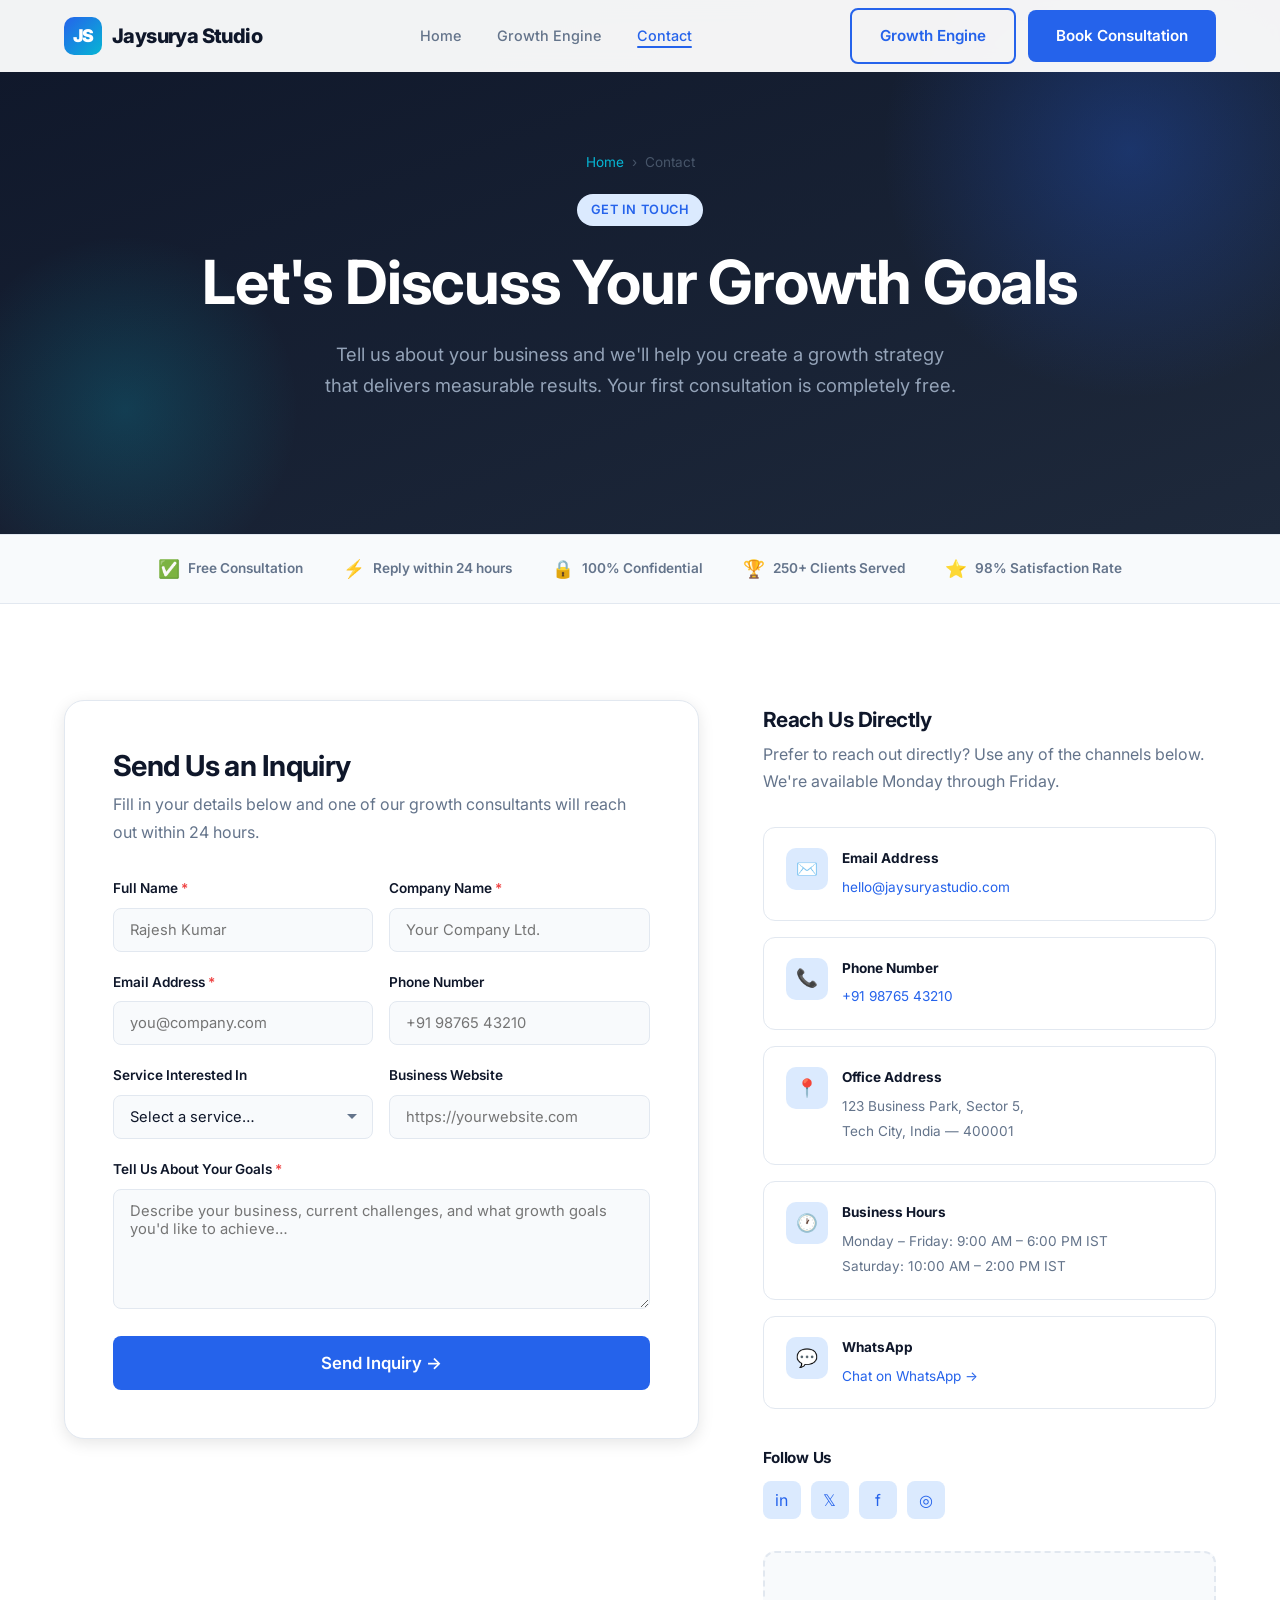
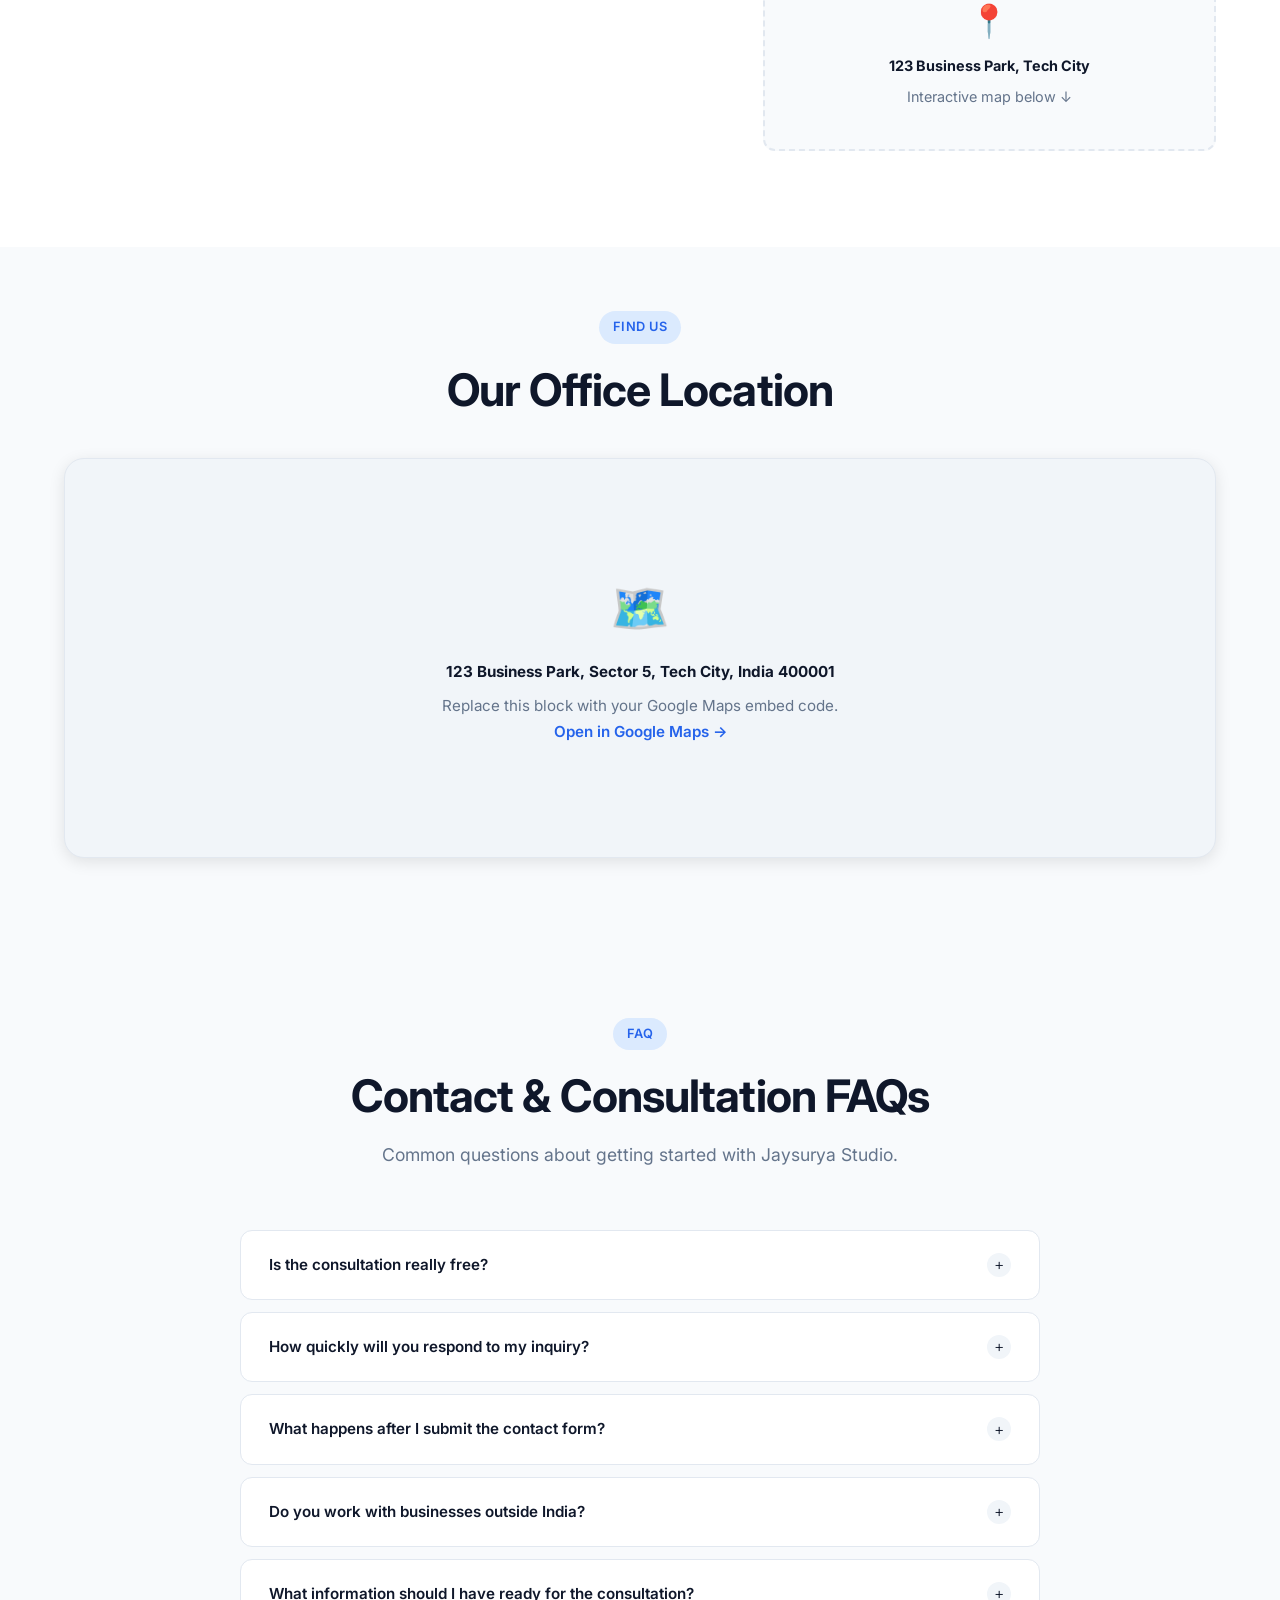
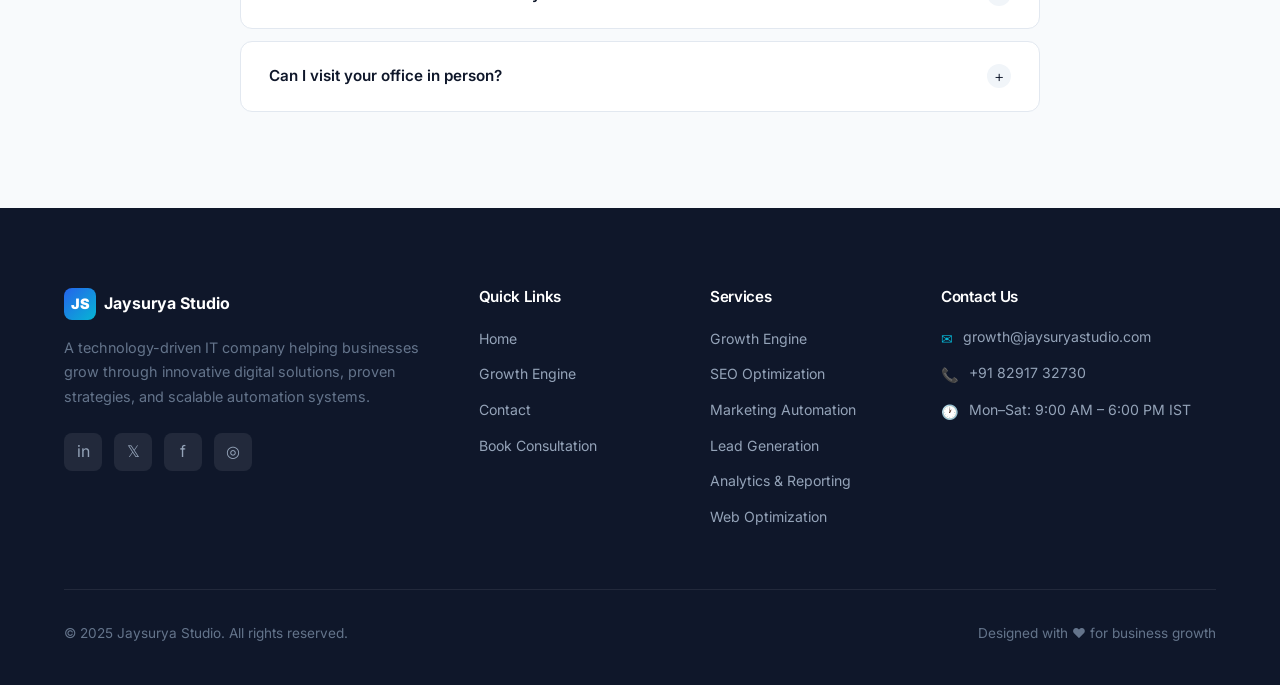
==== pages/contact.html @ 68ce3fe7 "Change contact phone number to new value Updated contact phone number in the footer." ====
<!DOCTYPE html>
<html lang="en">
<head>
  <meta charset="UTF-8" />
  <meta name="viewport" content="width=device-width, initial-scale=1.0" />
  <title>Contact Jaysurya Studio — Let's Discuss Your Growth Goals</title>
  <meta name="description" content="Contact Jaysurya Studio to discuss your business growth goals. Book a free consultation and let our team build a custom growth strategy for your business." />
  <meta name="keywords" content="contact Jaysurya Studio, free consultation, business growth strategy, digital marketing inquiry" />
  <meta property="og:title" content="Contact Jaysurya Studio — Let's Discuss Your Growth Goals" />
  <link rel="canonical" href="https://jaysuryastudio.com/contact" />
  <link rel="preconnect" href="https://fonts.googleapis.com" />
  <link rel="preconnect" href="https://fonts.gstatic.com" crossorigin />
  <link href="https://fonts.googleapis.com/css2?family=Inter:wght@400;500;600;700;800;900&display=swap" rel="stylesheet" />
  <link rel="stylesheet" href="../css/style.css" />
  <style>
    /* Contact page extra styles */
    .contact-section { padding: 96px 0; }
    .contact-section.bg-light { background: var(--bg-light); }

    .trust-strip {
      background: var(--bg-light); border-top: 1px solid var(--border);
      border-bottom: 1px solid var(--border); padding: 20px 0;
    }
    .trust-strip-inner {
      display: flex; justify-content: center; align-items: center;
      gap: 40px; flex-wrap: wrap;
    }
    .trust-item {
      display: flex; align-items: center; gap: 8px;
      font-size: 0.85rem; font-weight: 600; color: var(--text-muted);
    }
    .trust-item span:first-child { font-size: 1.1rem; }
  </style>
</head>
<body>

<!-- ===== NAVBAR ===== -->
<nav class="navbar" id="navbar">
  <div class="container nav-inner">
    <a href="../index.html" class="nav-logo">
      <div class="logo-icon">JS</div>
      Jaysurya Studio
    </a>
    <ul class="nav-links">
      <li><a href="../index.html">Home</a></li>
      <li><a href="growth-engine.html">Growth Engine</a></li>
      <li><a href="contact.html" class="active">Contact</a></li>
    </ul>
    <div class="nav-cta">
      <a href="growth-engine.html" class="btn btn-outline">Growth Engine</a>
      <a href="contact.html" class="btn btn-primary">Book Consultation</a>
    </div>
    <button class="hamburger" id="hamburger" aria-label="Toggle menu" aria-expanded="false">
      <span></span><span></span><span></span>
    </button>
  </div>
</nav>

<div class="mobile-menu" id="mobileMenu">
  <a href="../index.html">Home</a>
  <a href="growth-engine.html">Growth Engine</a>
  <a href="contact.html">Contact</a>
  <a href="contact.html" class="btn btn-primary">Book Free Consultation</a>
</div>

<!-- ===== PAGE HERO ===== -->
<section class="page-hero">
  <div class="container page-hero-inner">
    <div class="breadcrumb">
      <a href="../index.html">Home</a>
      <span>›</span>
      <span>Contact</span>
    </div>
    <div class="badge">Get in Touch</div>
    <h1>Let's Discuss Your Growth Goals</h1>
    <p>Tell us about your business and we'll help you create a growth strategy that delivers measurable results. Your first consultation is completely free.</p>
  </div>
</section>

<!-- ===== TRUST STRIP ===== -->
<div class="trust-strip">
  <div class="container trust-strip-inner">
    <div class="trust-item"><span>✅</span><span>Free Consultation</span></div>
    <div class="trust-item"><span>⚡</span><span>Reply within 24 hours</span></div>
    <div class="trust-item"><span>🔒</span><span>100% Confidential</span></div>
    <div class="trust-item"><span>🏆</span><span>250+ Clients Served</span></div>
    <div class="trust-item"><span>⭐</span><span>98% Satisfaction Rate</span></div>
  </div>
</div>

<!-- ===== CONTACT MAIN ===== -->
<section class="contact-section">
  <div class="container">
    <div class="contact-grid">

      <!-- Contact Form -->
      <div>
        <div class="contact-form-wrap">
          <h2>Send Us an Inquiry</h2>
          <p>Fill in your details below and one of our growth consultants will reach out within 24 hours.</p>

          <form id="contactForm" novalidate>
            <div class="form-row">
              <div class="form-group">
                <label for="fullName">Full Name <span style="color:#ef4444">*</span></label>
                <input type="text" id="fullName" name="fullName" placeholder="Rajesh Kumar" required autocomplete="name" />
              </div>
              <div class="form-group">
                <label for="companyName">Company Name <span style="color:#ef4444">*</span></label>
                <input type="text" id="companyName" name="companyName" placeholder="Your Company Ltd." required autocomplete="organization" />
              </div>
            </div>
            <div class="form-row">
              <div class="form-group">
                <label for="email">Email Address <span style="color:#ef4444">*</span></label>
                <input type="email" id="email" name="email" placeholder="you@company.com" required autocomplete="email" />
              </div>
              <div class="form-group">
                <label for="phone">Phone Number</label>
                <input type="tel" id="phone" name="phone" placeholder="+91 98765 43210" autocomplete="tel" />
              </div>
            </div>
            <div class="form-row">
              <div class="form-group">
                <label for="service">Service Interested In</label>
                <select id="service" name="service">
                  <option value="">Select a service…</option>
                  <option value="growth-engine">Growth Engine (Full Package)</option>
                  <option value="seo">SEO Optimization</option>
                  <option value="lead-gen">Lead Generation</option>
                  <option value="automation">Marketing Automation</option>
                  <option value="analytics">Analytics & Reporting</option>
                  <option value="web">Website Optimization</option>
                  <option value="consulting">Growth Consulting</option>
                  <option value="other">Other / Not Sure Yet</option>
                </select>
              </div>
              <div class="form-group">
                <label for="website">Business Website</label>
                <input type="url" id="website" name="website" placeholder="https://yourwebsite.com" autocomplete="url" />
              </div>
            </div>
            <div class="form-group">
              <label for="message">Tell Us About Your Goals <span style="color:#ef4444">*</span></label>
              <textarea id="message" name="message" rows="5" placeholder="Describe your business, current challenges, and what growth goals you'd like to achieve…" required></textarea>
            </div>
            <button type="submit" class="btn btn-primary btn-lg" style="width:100%;justify-content:center;">
              Send Inquiry →
            </button>
            <div id="formSuccess" class="form-success">
              ✅ Thank you! We've received your inquiry and will reach out within 24 hours.
            </div>
          </form>
        </div>
      </div>

      <!-- Contact Info Side -->
      <div class="contact-info-side">
        <h3>Reach Us Directly</h3>
        <p>Prefer to reach out directly? Use any of the channels below. We're available Monday through Friday.</p>

        <div class="contact-info-cards">
          <div class="ci-card">
            <div class="ci-card-icon">✉️</div>
            <div class="ci-card-text">
              <strong>Email Address</strong>
              <a href="mailto:hello@jaysuryastudio.com">hello@jaysuryastudio.com</a>
            </div>
          </div>
          <div class="ci-card">
            <div class="ci-card-icon">📞</div>
            <div class="ci-card-text">
              <strong>Phone Number</strong>
              <a href="tel:+919876543210">+91 98765 43210</a>
            </div>
          </div>
          <div class="ci-card">
            <div class="ci-card-icon">📍</div>
            <div class="ci-card-text">
              <strong>Office Address</strong>
              <span>123 Business Park, Sector 5,<br>Tech City, India — 400001</span>
            </div>
          </div>
          <div class="ci-card">
            <div class="ci-card-icon">🕐</div>
            <div class="ci-card-text">
              <strong>Business Hours</strong>
              <span>Monday – Friday: 9:00 AM – 6:00 PM IST<br>Saturday: 10:00 AM – 2:00 PM IST</span>
            </div>
          </div>
          <div class="ci-card">
            <div class="ci-card-icon">💬</div>
            <div class="ci-card-text">
              <strong>WhatsApp</strong>
              <a href="https://wa.me/919876543210" target="_blank" rel="noopener">Chat on WhatsApp →</a>
            </div>
          </div>
        </div>

        <!-- Social Links -->
        <div style="margin-bottom:32px;">
          <h4 style="color:var(--secondary);font-size:.95rem;margin-bottom:14px;">Follow Us</h4>
          <div style="display:flex;gap:10px;">
            <a href="#" class="social-btn" aria-label="LinkedIn" style="background:var(--primary-light);color:var(--primary);">in</a>
            <a href="#" class="social-btn" aria-label="Twitter" style="background:var(--primary-light);color:var(--primary);">𝕏</a>
            <a href="#" class="social-btn" aria-label="Facebook" style="background:var(--primary-light);color:var(--primary);">f</a>
            <a href="#" class="social-btn" aria-label="Instagram" style="background:var(--primary-light);color:var(--primary);">◎</a>
          </div>
        </div>

        <!-- Mini Map Placeholder -->
        <div class="map-placeholder">
          <div class="map-icon">📍</div>
          <strong style="color:var(--secondary)">123 Business Park, Tech City</strong>
          <span>Interactive map below ↓</span>
        </div>
      </div>

    </div>
  </div>
</section>

<!-- ===== MAP SECTION ===== -->
<section class="map-section section-sm">
  <div class="container">
    <div class="section-header fade-in" style="margin-bottom:40px;">
      <div class="badge">Find Us</div>
      <h2>Our Office Location</h2>
    </div>
    <div class="map-embed fade-in">
      <!--
        REPLACE THIS BLOCK with a real Google Maps embed:
        1. Go to maps.google.com
        2. Search your address
        3. Click Share → Embed a map
        4. Copy the <iframe> code and paste it here
        The iframe should have width="100%" height="400" and style="border:0"
      -->
      <div class="big-icon">🗺️</div>
      <p style="color:var(--text-muted);font-size:.95rem;text-align:center;max-width:400px;">
        <strong style="color:var(--secondary);display:block;margin-bottom:8px;">123 Business Park, Sector 5, Tech City, India 400001</strong>
        Replace this block with your Google Maps embed code.<br>
        <a href="https://maps.google.com" target="_blank" rel="noopener" style="color:var(--primary);font-weight:600;">Open in Google Maps →</a>
      </p>
    </div>
  </div>
</section>

<!-- ===== CONTACT FAQ ===== -->
<section class="section process-bg">
  <div class="container">
    <div class="section-header fade-in">
      <div class="badge">FAQ</div>
      <h2>Contact & Consultation FAQs</h2>
      <p>Common questions about getting started with Jaysurya Studio.</p>
    </div>
    <div class="faq-list">
      <div class="faq-item">
        <div class="faq-question" role="button" tabindex="0">
          Is the consultation really free?
          <span class="faq-icon">+</span>
        </div>
        <div class="faq-answer">
          Yes, completely free. Our initial growth consultation is a no-obligation session where we audit your current digital presence, discuss your goals, and outline a strategy. There's no pressure or hard sell — just actionable insights you can use immediately.
        </div>
      </div>
      <div class="faq-item">
        <div class="faq-question" role="button" tabindex="0">
          How quickly will you respond to my inquiry?
          <span class="faq-icon">+</span>
        </div>
        <div class="faq-answer">
          We respond to all inquiries within 24 business hours. For urgent matters, you can reach us directly by phone or WhatsApp and we'll respond even faster.
        </div>
      </div>
      <div class="faq-item">
        <div class="faq-question" role="button" tabindex="0">
          What happens after I submit the contact form?
          <span class="faq-icon">+</span>
        </div>
        <div class="faq-answer">
          After submitting, you'll receive an email confirmation. One of our senior growth consultants will reach out within 24 hours to schedule a discovery call. On that call, we'll learn about your business, share an initial audit, and discuss how Growth Engine could work for you.
        </div>
      </div>
      <div class="faq-item">
        <div class="faq-question" role="button" tabindex="0">
          Do you work with businesses outside India?
          <span class="faq-icon">+</span>
        </div>
        <div class="faq-answer">
          Yes, we work with clients across India, the UAE, UK, and other markets. Our team is fully equipped for remote collaboration. All strategy sessions, reporting, and communication happen online, making it easy to work with us from anywhere.
        </div>
      </div>
      <div class="faq-item">
        <div class="faq-question" role="button" tabindex="0">
          What information should I have ready for the consultation?
          <span class="faq-icon">+</span>
        </div>
        <div class="faq-answer">
          Come prepared with your business goals, current marketing budget (rough range is fine), your website URL, and any specific challenges you're facing. It also helps to know your target customer profile. But don't worry — we'll guide you through everything during the call.
        </div>
      </div>
      <div class="faq-item">
        <div class="faq-question" role="button" tabindex="0">
          Can I visit your office in person?
          <span class="faq-icon">+</span>
        </div>
        <div class="faq-answer">
          Absolutely. We welcome in-person meetings at our office Monday to Friday between 9:00 AM and 6:00 PM IST. Please schedule an appointment in advance by calling us or emailing hello@jaysuryastudio.com so we can ensure the right team members are available.
        </div>
      </div>
    </div>
  </div>
</section>

<!-- ===== FOOTER ===== -->
<footer class="footer">
  <div class="container">
    <div class="footer-grid">
      <div class="footer-brand">
        <div class="footer-logo">
          <div class="logo-icon">JS</div>
          <span>Jaysurya Studio</span>
        </div>
        <p>A technology-driven IT company helping businesses grow through innovative digital solutions, proven strategies, and scalable automation systems.</p>
        <div class="footer-social">
          <a href="#" class="social-btn" aria-label="LinkedIn">in</a>
          <a href="#" class="social-btn" aria-label="Twitter">𝕏</a>
          <a href="#" class="social-btn" aria-label="Facebook">f</a>
          <a href="#" class="social-btn" aria-label="Instagram">◎</a>
        </div>
      </div>
      <div class="footer-col">
        <h4>Quick Links</h4>
        <ul>
          <li><a href="../index.html">Home</a></li>
          <li><a href="growth-engine.html">Growth Engine</a></li>
          <li><a href="contact.html">Contact</a></li>
          <li><a href="contact.html">Book Consultation</a></li>
        </ul>
      </div>
      <div class="footer-col">
        <h4>Services</h4>
        <ul>
          <li><a href="growth-engine.html">Growth Engine</a></li>
          <li><a href="growth-engine.html">SEO Optimization</a></li>
          <li><a href="growth-engine.html">Marketing Automation</a></li>
          <li><a href="growth-engine.html">Lead Generation</a></li>
          <li><a href="growth-engine.html">Analytics & Reporting</a></li>
          <li><a href="growth-engine.html">Web Optimization</a></li>
        </ul>
      </div>
      <div class="footer-col">
        <h4>Contact Us</h4>
        <div class="footer-contact-item">
          <span class="ci-icon">✉</span>
          <span>growth@jaysuryastudio.com</span>
        </div>
        <div class="footer-contact-item">
          <span class="ci-icon">📞</span>
          <span>+91 82917 32730</span>
        </div>
        <!---
        <div class="footer-contact-item">
          <span class="ci-icon">📍</span>
          <span>123 Business Park, Tech City, India 400001</span>
        </div>
        --->
        <div class="footer-contact-item">
          <span class="ci-icon">🕐</span>
          <span>Mon–Sat: 9:00 AM – 6:00 PM IST</span>
        </div>
      </div>
    </div>
    <div class="footer-bottom">
      <p>© 2025 Jaysurya Studio. All rights reserved.</p>
      <p>Designed with ❤️ for business growth</p>
    </div>
  </div>
</footer>

<script src="../js/main.js"></script>
</body>
</html>
---- css/style.css ----
/* ===== RESET & BASE ===== */
*, *::before, *::after { box-sizing: border-box; margin: 0; padding: 0; }

:root {
  --primary: #2563EB;
  --primary-dark: #1d4ed8;
  --primary-light: #dbeafe;
  --secondary: #0F172A;
  --accent: #06B6D4;
  --accent-light: #cffafe;
  --bg: #FFFFFF;
  --bg-light: #F8FAFC;
  --bg-dark: #F1F5F9;
  --text: #0F172A;
  --text-muted: #64748B;
  --text-light: #94A3B8;
  --border: #E2E8F0;
  --shadow-sm: 0 1px 3px rgba(0,0,0,.08), 0 1px 2px rgba(0,0,0,.06);
  --shadow: 0 4px 16px rgba(0,0,0,.10);
  --shadow-lg: 0 10px 40px rgba(0,0,0,.14);
  --radius: 12px;
  --radius-lg: 20px;
  --transition: 0.25s ease;
}

html { scroll-behavior: smooth; }

body {
  font-family: 'Inter', -apple-system, BlinkMacSystemFont, 'Segoe UI', sans-serif;
  color: var(--text);
  background: var(--bg);
  line-height: 1.6;
  font-size: 16px;
  overflow-x: hidden;
}

img { max-width: 100%; display: block; }
a { text-decoration: none; color: inherit; }
ul { list-style: none; }
button { cursor: pointer; font-family: inherit; border: none; outline: none; }
input, textarea, select { font-family: inherit; outline: none; }

/* ===== TYPOGRAPHY ===== */
h1, h2, h3, h4, h5 { font-weight: 700; line-height: 1.2; letter-spacing: -0.02em; }
h1 { font-size: clamp(2.2rem, 5vw, 3.8rem); }
h2 { font-size: clamp(1.8rem, 3.5vw, 2.8rem); }
h3 { font-size: clamp(1.2rem, 2vw, 1.5rem); }
h4 { font-size: 1.1rem; }
p { color: var(--text-muted); line-height: 1.7; }

/* ===== LAYOUT ===== */
.container { max-width: 1200px; margin: 0 auto; padding: 0 24px; }
.section { padding: 96px 0; }
.section-sm { padding: 64px 0; }
.section-header { text-align: center; max-width: 680px; margin: 0 auto 60px; }
.section-header p { font-size: 1.1rem; margin-top: 16px; }

/* ===== BADGE ===== */
.badge {
  display: inline-flex; align-items: center; gap: 6px;
  background: var(--primary-light); color: var(--primary);
  font-size: 0.8rem; font-weight: 600; letter-spacing: 0.04em;
  padding: 6px 14px; border-radius: 100px; margin-bottom: 20px;
  text-transform: uppercase;
}
.badge.accent { background: var(--accent-light); color: #0e7490; }

/* ===== BUTTONS ===== */
.btn {
  display: inline-flex; align-items: center; gap: 8px;
  padding: 14px 28px; border-radius: 8px;
  font-size: 0.95rem; font-weight: 600; transition: all var(--transition);
  white-space: nowrap;
}
.btn-primary {
  background: var(--primary); color: #fff;
}
.btn-primary:hover { background: var(--primary-dark); transform: translateY(-1px); box-shadow: 0 8px 24px rgba(37,99,235,.35); }
.btn-outline {
  background: transparent; color: var(--primary);
  border: 2px solid var(--primary);
}
.btn-outline:hover { background: var(--primary-light); transform: translateY(-1px); }
.btn-white {
  background: #fff; color: var(--primary);
}
.btn-white:hover { background: var(--primary-light); transform: translateY(-1px); }
.btn-accent {
  background: var(--accent); color: #fff;
}
.btn-accent:hover { background: #0891b2; transform: translateY(-1px); box-shadow: 0 8px 24px rgba(6,182,212,.35); }
.btn-lg { padding: 17px 36px; font-size: 1.05rem; }

/* ===== NAVBAR ===== */
.navbar {
  position: fixed; top: 0; left: 0; right: 0; z-index: 1000;
  background: rgba(255,255,255,0.95);
  backdrop-filter: blur(12px);
  border-bottom: 1px solid transparent;
  transition: all var(--transition);
  height: 72px;
}
.navbar.scrolled {
  border-bottom-color: var(--border);
  box-shadow: var(--shadow-sm);
}
.nav-inner {
  display: flex; align-items: center; justify-content: space-between;
  height: 72px;
}
.nav-logo {
  display: flex; align-items: center; gap: 10px;
  font-size: 1.25rem; font-weight: 800; color: var(--secondary);
  letter-spacing: -0.03em;
}
.nav-logo .logo-icon {
  width: 38px; height: 38px; border-radius: 10px;
  background: linear-gradient(135deg, var(--primary), var(--accent));
  display: flex; align-items: center; justify-content: center;
  color: #fff; font-size: 1.1rem; font-weight: 900;
}
.nav-links {
  display: flex; align-items: center; gap: 36px;
}
.nav-links a {
  font-size: 0.9rem; font-weight: 500; color: var(--text-muted);
  transition: color var(--transition); position: relative;
}
.nav-links a:hover, .nav-links a.active { color: var(--primary); }
.nav-links a.active::after {
  content: ''; position: absolute; bottom: -4px; left: 0; right: 0;
  height: 2px; background: var(--primary); border-radius: 2px;
}
.nav-cta { display: flex; align-items: center; gap: 12px; }
.hamburger {
  display: none; flex-direction: column; gap: 5px;
  background: none; padding: 4px;
}
.hamburger span { width: 24px; height: 2px; background: var(--text); border-radius: 2px; transition: all var(--transition); }
.mobile-menu {
  display: none; position: fixed; top: 72px; left: 0; right: 0; bottom: 0;
  background: #fff; z-index: 999; padding: 32px 24px;
  flex-direction: column; gap: 8px;
  overflow-y: auto;
}
.mobile-menu.open { display: flex; }
.mobile-menu a {
  font-size: 1.1rem; font-weight: 500; color: var(--text);
  padding: 14px 0; border-bottom: 1px solid var(--border);
  transition: color var(--transition);
}
.mobile-menu a:hover { color: var(--primary); }
.mobile-menu .btn { margin-top: 16px; justify-content: center; }

/* ===== HERO ===== */
.hero {
  padding-top: 152px; padding-bottom: 96px;
  background: linear-gradient(160deg, #f0f6ff 0%, #ffffff 50%, #f0fdff 100%);
  overflow: hidden; position: relative;
}
.hero::before {
  content: '';
  position: absolute; top: -200px; right: -200px;
  width: 700px; height: 700px;
  background: radial-gradient(circle, rgba(37,99,235,.08) 0%, transparent 70%);
  border-radius: 50%;
}
.hero::after {
  content: '';
  position: absolute; bottom: -100px; left: -100px;
  width: 500px; height: 500px;
  background: radial-gradient(circle, rgba(6,182,212,.07) 0%, transparent 70%);
  border-radius: 50%;
}
.hero-inner {
  display: grid; grid-template-columns: 1fr 1fr;
  gap: 64px; align-items: center; position: relative; z-index: 1;
}
.hero-content h1 { color: var(--secondary); margin-bottom: 20px; }
.hero-content h1 span { color: var(--primary); }
.hero-content > p { font-size: 1.15rem; margin-bottom: 36px; max-width: 520px; }
.hero-btns { display: flex; gap: 14px; flex-wrap: wrap; margin-bottom: 48px; }
.hero-stats {
  display: flex; gap: 32px; flex-wrap: wrap;
}
.hero-stat strong { display: block; font-size: 1.8rem; font-weight: 800; color: var(--secondary); letter-spacing: -0.03em; }
.hero-stat span { font-size: 0.85rem; color: var(--text-muted); font-weight: 500; }

/* Hero Illustration */
.hero-visual { position: relative; }
.hero-card-main {
  background: #fff; border-radius: var(--radius-lg);
  padding: 28px; box-shadow: var(--shadow-lg);
  border: 1px solid var(--border);
}
.chart-header { display: flex; justify-content: space-between; align-items: center; margin-bottom: 20px; }
.chart-header h4 { font-size: 1rem; color: var(--secondary); }
.chart-badge { background: #dcfce7; color: #16a34a; font-size: 0.78rem; font-weight: 600; padding: 4px 10px; border-radius: 100px; }
.chart-bars {
  display: flex; align-items: flex-end; gap: 10px; height: 120px; margin-bottom: 12px;
}
.bar {
  flex: 1; border-radius: 6px 6px 0 0;
  background: linear-gradient(180deg, var(--primary), var(--accent));
  animation: growBar 1.2s ease forwards;
  transform-origin: bottom;
}
.bar.accent-bar { background: linear-gradient(180deg, var(--accent), #0891b2); }
@keyframes growBar { from { transform: scaleY(0); } to { transform: scaleY(1); } }
.chart-labels { display: flex; gap: 10px; }
.chart-labels span { flex: 1; text-align: center; font-size: 0.7rem; color: var(--text-light); }

.floating-card {
  position: absolute; background: #fff; border-radius: var(--radius);
  padding: 14px 18px; box-shadow: var(--shadow);
  border: 1px solid var(--border); animation: float 3s ease-in-out infinite;
}
.floating-card:nth-child(2) { animation-delay: 0.5s; }
.floating-card:nth-child(3) { animation-delay: 1s; }
.fc-1 { top: -20px; right: -20px; }
.fc-2 { bottom: 40px; left: -30px; }
.fc-3 { bottom: -20px; right: 30px; }
@keyframes float {
  0%, 100% { transform: translateY(0); }
  50% { transform: translateY(-8px); }
}
.fc-inner { display: flex; align-items: center; gap: 10px; }
.fc-icon {
  width: 36px; height: 36px; border-radius: 8px;
  display: flex; align-items: center; justify-content: center; font-size: 1.1rem; flex-shrink: 0;
}
.fc-icon.blue { background: var(--primary-light); }
.fc-icon.green { background: #dcfce7; }
.fc-icon.purple { background: #f3e8ff; }
.fc-text strong { display: block; font-size: 0.85rem; font-weight: 700; color: var(--secondary); }
.fc-text span { font-size: 0.72rem; color: var(--text-muted); }

/* ===== ABOUT ===== */
.about-inner {
  display: grid; grid-template-columns: 1fr 1fr;
  gap: 80px; align-items: center;
}
.about-text .badge { margin-bottom: 16px; }
.about-text h2 { margin-bottom: 20px; color: var(--secondary); }
.about-text > p { margin-bottom: 32px; font-size: 1.05rem; }
.values-grid {
  display: grid; grid-template-columns: 1fr 1fr; gap: 12px;
}
.value-item {
  display: flex; align-items: center; gap: 10px;
  background: var(--bg-light); border-radius: 10px; padding: 12px 16px;
  border: 1px solid var(--border);
}
.value-dot { width: 8px; height: 8px; border-radius: 50%; background: var(--primary); flex-shrink: 0; }
.value-item span { font-size: 0.88rem; font-weight: 600; color: var(--secondary); }

.about-visual {
  display: grid; grid-template-columns: 1fr 1fr; gap: 16px;
}
.about-stat-card {
  background: #fff; border-radius: var(--radius);
  padding: 28px 24px; border: 1px solid var(--border);
  box-shadow: var(--shadow-sm); text-align: center;
  transition: transform var(--transition), box-shadow var(--transition);
}
.about-stat-card:hover { transform: translateY(-4px); box-shadow: var(--shadow); }
.about-stat-card.featured {
  background: linear-gradient(135deg, var(--primary), var(--primary-dark));
  border-color: var(--primary-dark); color: #fff;
}
.about-stat-card.featured p { color: rgba(255,255,255,0.8); }
.about-stat-card strong { display: block; font-size: 2rem; font-weight: 800; color: var(--secondary); letter-spacing: -0.03em; margin-bottom: 4px; }
.about-stat-card.featured strong { color: #fff; }
.about-stat-card p { font-size: 0.85rem; }
.about-stat-card .stat-icon { font-size: 2rem; margin-bottom: 12px; }

/* ===== WHY CHOOSE US ===== */
.why-grid {
  display: grid; grid-template-columns: repeat(3, 1fr); gap: 24px;
}
.why-card {
  background: #fff; border-radius: var(--radius);
  padding: 32px 28px; border: 1px solid var(--border);
  transition: all var(--transition); position: relative; overflow: hidden;
}
.why-card::before {
  content: ''; position: absolute; top: 0; left: 0; right: 0; height: 3px;
  background: linear-gradient(90deg, var(--primary), var(--accent));
  transform: scaleX(0); transform-origin: left; transition: transform var(--transition);
}
.why-card:hover { transform: translateY(-6px); box-shadow: var(--shadow-lg); border-color: transparent; }
.why-card:hover::before { transform: scaleX(1); }
.why-icon {
  width: 52px; height: 52px; border-radius: 12px;
  background: var(--primary-light); display: flex; align-items: center;
  justify-content: center; font-size: 1.5rem; margin-bottom: 20px;
  transition: background var(--transition);
}
.why-card:hover .why-icon { background: var(--primary); }
.why-card h3 { font-size: 1.1rem; margin-bottom: 10px; color: var(--secondary); }
.why-card p { font-size: 0.9rem; }

/* ===== FEATURED SERVICE ===== */
.featured-service {
  background: var(--secondary); color: #fff; overflow: hidden; position: relative;
}
.featured-service::before {
  content: ''; position: absolute;
  top: -200px; right: -200px; width: 600px; height: 600px;
  background: radial-gradient(circle, rgba(37,99,235,.3) 0%, transparent 70%);
  border-radius: 50%;
}
.featured-service::after {
  content: ''; position: absolute;
  bottom: -100px; left: 200px; width: 400px; height: 400px;
  background: radial-gradient(circle, rgba(6,182,212,.2) 0%, transparent 70%);
  border-radius: 50%;
}
.fs-inner {
  display: grid; grid-template-columns: 1fr 1fr;
  gap: 80px; align-items: center; position: relative; z-index: 1;
}
.fs-content .badge { background: rgba(37,99,235,.25); color: #93c5fd; }
.fs-content h2 { color: #fff; margin-bottom: 20px; }
.fs-content > p { color: #94a3b8; font-size: 1.05rem; margin-bottom: 32px; }
.fs-features { display: flex; flex-direction: column; gap: 14px; margin-bottom: 36px; }
.fs-feature {
  display: flex; align-items: center; gap: 12px;
  color: #cbd5e1; font-size: 0.9rem;
}
.fs-feature::before {
  content: '✓'; width: 20px; height: 20px; border-radius: 50%;
  background: rgba(6,182,212,.2); color: var(--accent);
  display: flex; align-items: center; justify-content: center;
  font-size: 0.75rem; font-weight: 700; flex-shrink: 0;
}

.fs-visual {
  background: rgba(255,255,255,.05); border-radius: var(--radius-lg);
  padding: 32px; border: 1px solid rgba(255,255,255,.1);
}
.fs-metrics { display: grid; grid-template-columns: 1fr 1fr; gap: 16px; }
.metric-card {
  background: rgba(255,255,255,.07); border-radius: var(--radius);
  padding: 20px; border: 1px solid rgba(255,255,255,.08);
  text-align: center;
}
.metric-card .m-icon { font-size: 1.8rem; margin-bottom: 10px; }
.metric-card strong { display: block; font-size: 1.6rem; font-weight: 800; color: #fff; letter-spacing: -0.02em; }
.metric-card span { font-size: 0.8rem; color: #94a3b8; }

/* ===== PROCESS ===== */
.process-bg { background: var(--bg-light); }
.process-grid {
  display: grid; grid-template-columns: repeat(4, 1fr); gap: 32px;
  position: relative;
}
.process-grid::before {
  content: ''; position: absolute;
  top: 32px; left: calc(12.5% + 24px); right: calc(12.5% + 24px);
  height: 2px; background: linear-gradient(90deg, var(--primary), var(--accent));
}
.process-step { text-align: center; position: relative; }
.step-num {
  width: 64px; height: 64px; border-radius: 50%;
  background: var(--primary); color: #fff;
  display: flex; align-items: center; justify-content: center;
  font-size: 1.3rem; font-weight: 800; margin: 0 auto 24px;
  position: relative; z-index: 1;
  box-shadow: 0 0 0 8px var(--bg-light), 0 4px 16px rgba(37,99,235,.3);
}
.process-step:nth-child(2) .step-num { background: linear-gradient(135deg, var(--primary), #4f46e5); }
.process-step:nth-child(3) .step-num { background: linear-gradient(135deg, #4f46e5, var(--accent)); }
.process-step:nth-child(4) .step-num { background: var(--accent); }
.process-step h3 { margin-bottom: 10px; color: var(--secondary); font-size: 1.05rem; }
.process-step p { font-size: 0.88rem; }

/* ===== TESTIMONIALS ===== */
.testimonials-grid {
  display: grid; grid-template-columns: repeat(3, 1fr); gap: 24px;
}
.testimonial-card {
  background: #fff; border-radius: var(--radius);
  padding: 32px 28px; border: 1px solid var(--border);
  box-shadow: var(--shadow-sm); position: relative;
  transition: transform var(--transition), box-shadow var(--transition);
}
.testimonial-card:hover { transform: translateY(-4px); box-shadow: var(--shadow); }
.quote-mark { font-size: 3rem; color: var(--primary-light); line-height: 1; margin-bottom: 16px; }
.testimonial-card p { font-size: 0.92rem; color: var(--text-muted); margin-bottom: 24px; font-style: italic; }
.t-author { display: flex; align-items: center; gap: 12px; }
.t-avatar {
  width: 44px; height: 44px; border-radius: 50%;
  background: linear-gradient(135deg, var(--primary), var(--accent));
  display: flex; align-items: center; justify-content: center;
  color: #fff; font-weight: 700; font-size: 1rem; flex-shrink: 0;
}
.t-info strong { display: block; font-size: 0.9rem; color: var(--secondary); }
.t-info span { font-size: 0.8rem; color: var(--text-muted); }
.stars { color: #f59e0b; font-size: 0.85rem; margin-bottom: 12px; }

/* ===== CTA BANNER ===== */
.cta-banner {
  background: linear-gradient(135deg, var(--primary) 0%, #1d4ed8 50%, #4f46e5 100%);
  text-align: center; padding: 80px 24px; position: relative; overflow: hidden;
}
.cta-banner::before {
  content: ''; position: absolute; inset: 0;
  background: url("data:image/svg+xml,%3Csvg width='60' height='60' viewBox='0 0 60 60' xmlns='http://www.w3.org/2000/svg'%3E%3Cg fill='none' fill-rule='evenodd'%3E%3Cg fill='%23ffffff' fill-opacity='0.05'%3E%3Ccircle cx='30' cy='30' r='2'/%3E%3C/g%3E%3C/g%3E%3C/svg%3E");
}
.cta-banner-inner { position: relative; z-index: 1; max-width: 640px; margin: 0 auto; }
.cta-banner h2 { color: #fff; margin-bottom: 16px; }
.cta-banner p { color: rgba(255,255,255,0.8); font-size: 1.1rem; margin-bottom: 36px; }
.cta-buttons { display: flex; justify-content: center; gap: 16px; flex-wrap: wrap; }

/* ===== FOOTER ===== */
.footer { background: var(--secondary); color: #94a3b8; padding: 80px 0 40px; }
.footer-grid {
  display: grid; grid-template-columns: 2fr 1fr 1fr 1.5fr; gap: 48px; margin-bottom: 60px;
}
.footer-brand p { font-size: 0.9rem; margin: 16px 0 24px; line-height: 1.7; }
.footer-social { display: flex; gap: 12px; }
.social-btn {
  width: 38px; height: 38px; border-radius: 8px;
  background: rgba(255,255,255,.08); display: flex; align-items: center;
  justify-content: center; color: #94a3b8; font-size: 1rem;
  transition: all var(--transition);
}
.social-btn:hover { background: var(--primary); color: #fff; transform: translateY(-2px); }
.footer-col h4 { color: #fff; font-size: 0.95rem; font-weight: 600; margin-bottom: 20px; }
.footer-col ul { display: flex; flex-direction: column; gap: 10px; }
.footer-col ul li a {
  color: #94a3b8; font-size: 0.88rem; transition: color var(--transition);
}
.footer-col ul li a:hover { color: #fff; }
.footer-contact-item {
  display: flex; align-items: flex-start; gap: 10px;
  font-size: 0.88rem; margin-bottom: 12px;
}
.footer-contact-item .ci-icon { color: var(--accent); flex-shrink: 0; margin-top: 2px; }
.footer-bottom {
  border-top: 1px solid rgba(255,255,255,.08);
  padding-top: 32px; display: flex; justify-content: space-between;
  align-items: center; flex-wrap: wrap; gap: 16px;
}
.footer-bottom p { font-size: 0.85rem; }
.footer-logo { display: flex; align-items: center; gap: 8px; }
.footer-logo .logo-icon {
  width: 32px; height: 32px; border-radius: 8px;
  background: linear-gradient(135deg, var(--primary), var(--accent));
  display: flex; align-items: center; justify-content: center; color: #fff; font-weight: 900; font-size: 0.9rem;
}
.footer-logo span { color: #fff; font-weight: 700; font-size: 1rem; }

/* ===== PAGE HERO (inner pages) ===== */
.page-hero {
  background: linear-gradient(160deg, var(--secondary) 0%, #1e293b 100%);
  padding: 152px 0 96px; text-align: center; position: relative; overflow: hidden;
}
.page-hero::before {
  content: ''; position: absolute;
  top: -100px; right: -100px; width: 500px; height: 500px;
  background: radial-gradient(circle, rgba(37,99,235,.3) 0%, transparent 70%); border-radius: 50%;
}
.page-hero::after {
  content: ''; position: absolute;
  bottom: -50px; left: -50px; width: 350px; height: 350px;
  background: radial-gradient(circle, rgba(6,182,212,.2) 0%, transparent 70%); border-radius: 50%;
}
.page-hero-inner { position: relative; z-index: 1; }
.page-hero h1 { color: #fff; margin-bottom: 20px; }
.page-hero p { color: #94a3b8; font-size: 1.15rem; max-width: 640px; margin: 0 auto 36px; }
.breadcrumb { display: flex; justify-content: center; align-items: center; gap: 8px; font-size: 0.85rem; color: #64748b; margin-bottom: 20px; }
.breadcrumb a { color: var(--accent); }
.breadcrumb span { color: #475569; }

/* ===== SERVICE PAGE ===== */
.what-is-grid {
  display: grid; grid-template-columns: repeat(4, 1fr); gap: 20px;
}
.what-card {
  background: #fff; border-radius: var(--radius); padding: 28px 24px;
  border: 1px solid var(--border); transition: all var(--transition);
  text-align: center;
}
.what-card:hover { transform: translateY(-4px); box-shadow: var(--shadow); border-color: var(--primary-light); }
.what-icon { font-size: 2.2rem; margin-bottom: 14px; }
.what-card h4 { color: var(--secondary); font-size: 0.95rem; margin-bottom: 8px; }
.what-card p { font-size: 0.82rem; }

.benefits-grid {
  display: grid; grid-template-columns: repeat(3, 1fr); gap: 24px;
}
.benefit-card {
  background: #fff; border-radius: var(--radius);
  padding: 32px 28px; border: 1px solid var(--border);
  position: relative; overflow: hidden;
  transition: all var(--transition);
}
.benefit-card::after {
  content: ''; position: absolute; bottom: 0; left: 0; right: 0; height: 3px;
  background: linear-gradient(90deg, var(--primary), var(--accent));
}
.benefit-card:hover { transform: translateY(-4px); box-shadow: var(--shadow-lg); }
.benefit-icon { font-size: 2.2rem; margin-bottom: 16px; }
.benefit-card h3 { font-size: 1.05rem; color: var(--secondary); margin-bottom: 10px; }
.benefit-card p { font-size: 0.88rem; }

/* Included Features */
.included-section { background: var(--bg-light); }
.included-inner {
  display: grid; grid-template-columns: 1fr 1fr; gap: 64px; align-items: center;
}
.included-list { display: flex; flex-direction: column; gap: 0; }
.included-item {
  display: flex; align-items: center; gap: 16px;
  padding: 16px 0; border-bottom: 1px solid var(--border);
}
.included-item:last-child { border-bottom: none; }
.check-circle {
  width: 28px; height: 28px; border-radius: 50%;
  background: var(--primary); color: #fff;
  display: flex; align-items: center; justify-content: center;
  font-size: 0.75rem; font-weight: 700; flex-shrink: 0;
}
.included-item span { font-size: 0.95rem; font-weight: 500; color: var(--secondary); }
.included-visual {
  background: linear-gradient(135deg, var(--primary), var(--accent));
  border-radius: var(--radius-lg); padding: 40px; color: #fff; text-align: center;
}
.included-visual h3 { font-size: 1.5rem; margin-bottom: 12px; }
.included-visual p { color: rgba(255,255,255,0.8); margin-bottom: 28px; }
.included-tags { display: flex; flex-wrap: wrap; gap: 8px; justify-content: center; }
.tag {
  background: rgba(255,255,255,.2); color: #fff;
  padding: 6px 14px; border-radius: 100px; font-size: 0.8rem; font-weight: 500;
}

/* Industries */
.industries-grid {
  display: grid; grid-template-columns: repeat(4, 1fr); gap: 16px;
}
.industry-card {
  background: #fff; border-radius: var(--radius); padding: 24px 20px;
  border: 1px solid var(--border); text-align: center;
  transition: all var(--transition); cursor: default;
}
.industry-card:hover {
  border-color: var(--primary); background: var(--primary-light);
  transform: translateY(-3px); box-shadow: var(--shadow);
}
.industry-icon { font-size: 2rem; margin-bottom: 10px; }
.industry-card h4 { font-size: 0.9rem; color: var(--secondary); font-weight: 600; }

/* ===== FAQ ===== */
.faq-list { max-width: 800px; margin: 0 auto; display: flex; flex-direction: column; gap: 12px; }
.faq-item {
  background: #fff; border-radius: var(--radius); border: 1px solid var(--border);
  overflow: hidden; transition: box-shadow var(--transition);
}
.faq-item.open { box-shadow: var(--shadow); }
.faq-question {
  display: flex; justify-content: space-between; align-items: center;
  padding: 22px 28px; cursor: pointer;
  font-weight: 600; color: var(--secondary); font-size: 0.95rem;
  transition: background var(--transition);
}
.faq-question:hover { background: var(--bg-light); }
.faq-item.open .faq-question { background: var(--primary-light); color: var(--primary); }
.faq-icon {
  width: 24px; height: 24px; border-radius: 50%;
  background: var(--bg-dark); display: flex; align-items: center;
  justify-content: center; font-size: 1rem; font-weight: 300; flex-shrink: 0;
  transition: all var(--transition);
}
.faq-item.open .faq-icon { background: var(--primary); color: #fff; transform: rotate(45deg); }
.faq-answer {
  max-height: 0; overflow: hidden; transition: max-height 0.35s ease, padding 0.35s ease;
  padding: 0 28px; color: var(--text-muted); font-size: 0.92rem; line-height: 1.7;
}
.faq-item.open .faq-answer { max-height: 300px; padding: 0 28px 22px; }

/* ===== CONTACT PAGE ===== */
.contact-grid {
  display: grid; grid-template-columns: 1.4fr 1fr; gap: 64px;
}
.contact-form-wrap {
  background: #fff; border-radius: var(--radius-lg);
  padding: 48px; border: 1px solid var(--border); box-shadow: var(--shadow);
}
.contact-form-wrap h2 { color: var(--secondary); margin-bottom: 8px; font-size: 1.8rem; }
.contact-form-wrap > p { margin-bottom: 32px; }
.form-row { display: grid; grid-template-columns: 1fr 1fr; gap: 16px; }
.form-group { margin-bottom: 20px; }
.form-group label { display: block; font-size: 0.85rem; font-weight: 600; color: var(--secondary); margin-bottom: 8px; }
.form-group input,
.form-group select,
.form-group textarea {
  width: 100%; padding: 12px 16px; border-radius: 8px;
  border: 1.5px solid var(--border); background: var(--bg-light);
  font-size: 0.92rem; color: var(--text);
  transition: border-color var(--transition), box-shadow var(--transition);
}
.form-group input:focus,
.form-group select:focus,
.form-group textarea:focus {
  border-color: var(--primary);
  box-shadow: 0 0 0 3px rgba(37,99,235,.12);
  background: #fff;
}
.form-group textarea { resize: vertical; min-height: 120px; }
.form-group select { appearance: none; background-image: url("data:image/svg+xml,%3Csvg xmlns='http://www.w3.org/2000/svg' width='12' height='8' viewBox='0 0 12 8'%3E%3Cpath fill='%2364748b' d='M1 1l5 5 5-5'/%3E%3C/svg%3E"); background-repeat: no-repeat; background-position: right 14px center; }
.form-success {
  display: none; background: #dcfce7; border: 1px solid #86efac;
  border-radius: 8px; padding: 16px; color: #166534;
  font-weight: 500; text-align: center; margin-top: 16px;
}
.form-success.show { display: block; }

.contact-info-side { padding-top: 8px; }
.contact-info-side h3 { color: var(--secondary); font-size: 1.3rem; margin-bottom: 8px; }
.contact-info-side > p { margin-bottom: 32px; }
.contact-info-cards { display: flex; flex-direction: column; gap: 16px; margin-bottom: 40px; }
.ci-card {
  background: #fff; border-radius: var(--radius);
  padding: 20px 22px; border: 1px solid var(--border);
  display: flex; align-items: flex-start; gap: 14px;
  transition: box-shadow var(--transition);
}
.ci-card:hover { box-shadow: var(--shadow); }
.ci-card-icon {
  width: 42px; height: 42px; border-radius: 10px;
  background: var(--primary-light); display: flex;
  align-items: center; justify-content: center; font-size: 1.1rem; flex-shrink: 0;
}
.ci-card-text strong { display: block; font-size: 0.85rem; font-weight: 700; color: var(--secondary); margin-bottom: 4px; }
.ci-card-text span { font-size: 0.85rem; color: var(--text-muted); }
.ci-card-text a { color: var(--primary); font-size: 0.85rem; }
.map-placeholder {
  background: var(--bg-light); border-radius: var(--radius);
  height: 200px; display: flex; flex-direction: column;
  align-items: center; justify-content: center; gap: 8px;
  border: 2px dashed var(--border); color: var(--text-muted); font-size: 0.9rem;
}
.map-placeholder .map-icon { font-size: 2rem; }

/* Map embed section */
.map-section { background: var(--bg-light); }
.map-embed {
  border-radius: var(--radius-lg); overflow: hidden;
  border: 1px solid var(--border); box-shadow: var(--shadow);
  height: 400px; background: var(--bg-dark);
  display: flex; align-items: center; justify-content: center;
  flex-direction: column; gap: 12px; color: var(--text-muted);
}
.map-embed .big-icon { font-size: 3rem; }

/* ===== ANIMATIONS ===== */
.fade-in {
  opacity: 0; transform: translateY(24px);
  transition: opacity 0.6s ease, transform 0.6s ease;
}
.fade-in.visible { opacity: 1; transform: translateY(0); }
.fade-in:nth-child(1) { transition-delay: 0s; }
.fade-in:nth-child(2) { transition-delay: 0.1s; }
.fade-in:nth-child(3) { transition-delay: 0.2s; }
.fade-in:nth-child(4) { transition-delay: 0.3s; }
.fade-in:nth-child(5) { transition-delay: 0.4s; }
.fade-in:nth-child(6) { transition-delay: 0.5s; }

/* ===== RESPONSIVE ===== */
@media (max-width: 1024px) {
  .hero-inner { grid-template-columns: 1fr; gap: 48px; }
  .hero-visual { max-width: 520px; margin: 0 auto; }
  .about-inner { grid-template-columns: 1fr; gap: 48px; }
  .about-visual { max-width: 480px; }
  .why-grid { grid-template-columns: repeat(2, 1fr); }
  .fs-inner { grid-template-columns: 1fr; gap: 48px; }
  .process-grid { grid-template-columns: repeat(2, 1fr); }
  .process-grid::before { display: none; }
  .testimonials-grid { grid-template-columns: 1fr 1fr; }
  .footer-grid { grid-template-columns: 1fr 1fr; gap: 36px; }
  .what-is-grid { grid-template-columns: repeat(2, 1fr); }
  .industries-grid { grid-template-columns: repeat(4, 1fr); }
  .included-inner { grid-template-columns: 1fr; }
  .contact-grid { grid-template-columns: 1fr; }
}

@media (max-width: 768px) {
  .section { padding: 64px 0; }
  .nav-links, .nav-cta { display: none; }
  .hamburger { display: flex; }
  .hero { padding-top: 112px; padding-bottom: 64px; }
  .hero-stats { gap: 20px; }
  .why-grid { grid-template-columns: 1fr; }
  .process-grid { grid-template-columns: 1fr; }
  .testimonials-grid { grid-template-columns: 1fr; }
  .benefits-grid { grid-template-columns: 1fr; }
  .industries-grid { grid-template-columns: repeat(2, 1fr); }
  .footer-grid { grid-template-columns: 1fr; }
  .form-row { grid-template-columns: 1fr; }
  .contact-form-wrap { padding: 28px 20px; }
  .values-grid { grid-template-columns: 1fr; }
  .footer-bottom { flex-direction: column; text-align: center; }
  .what-is-grid { grid-template-columns: 1fr 1fr; }
}

@media (max-width: 480px) {
  .hero-btns { flex-direction: column; }
  .cta-buttons { flex-direction: column; align-items: center; }
  .hero-stats { flex-direction: column; gap: 16px; }
  .what-is-grid { grid-template-columns: 1fr; }
  .industries-grid { grid-template-columns: repeat(2, 1fr); }
}
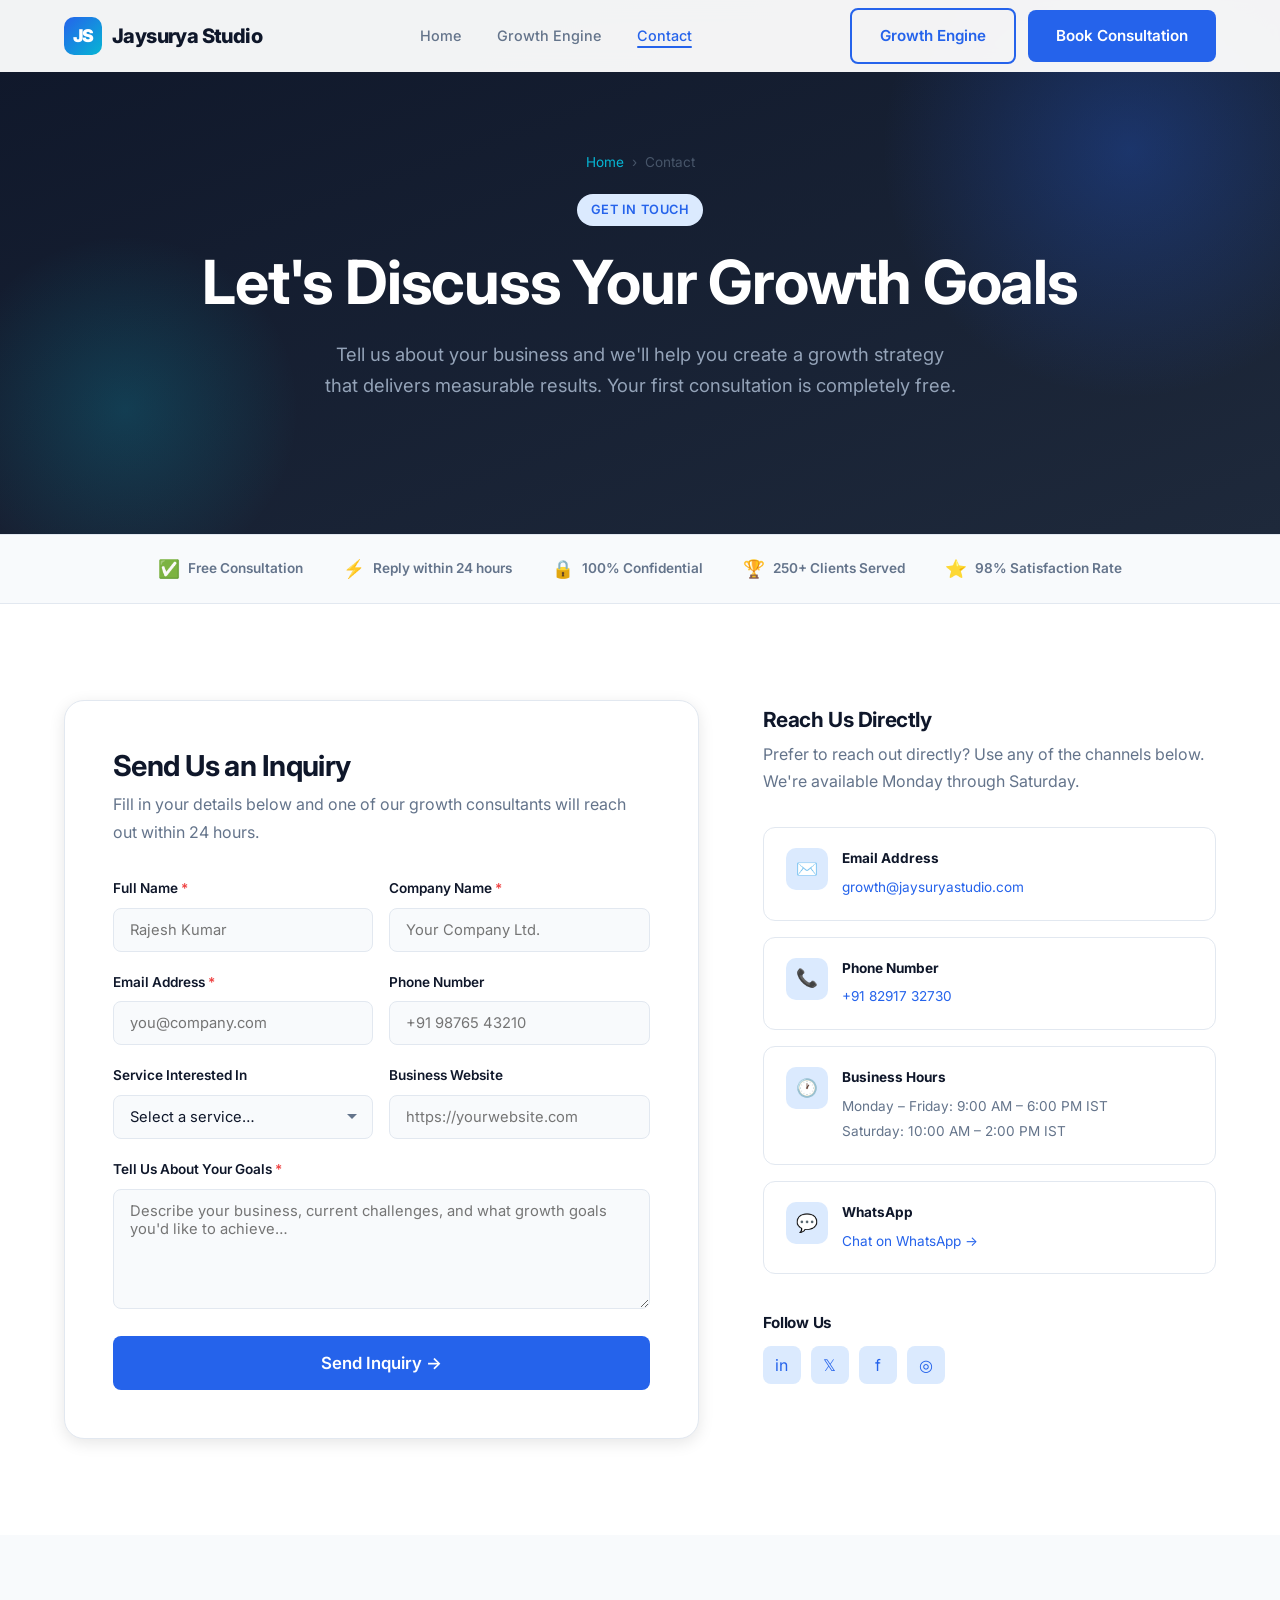
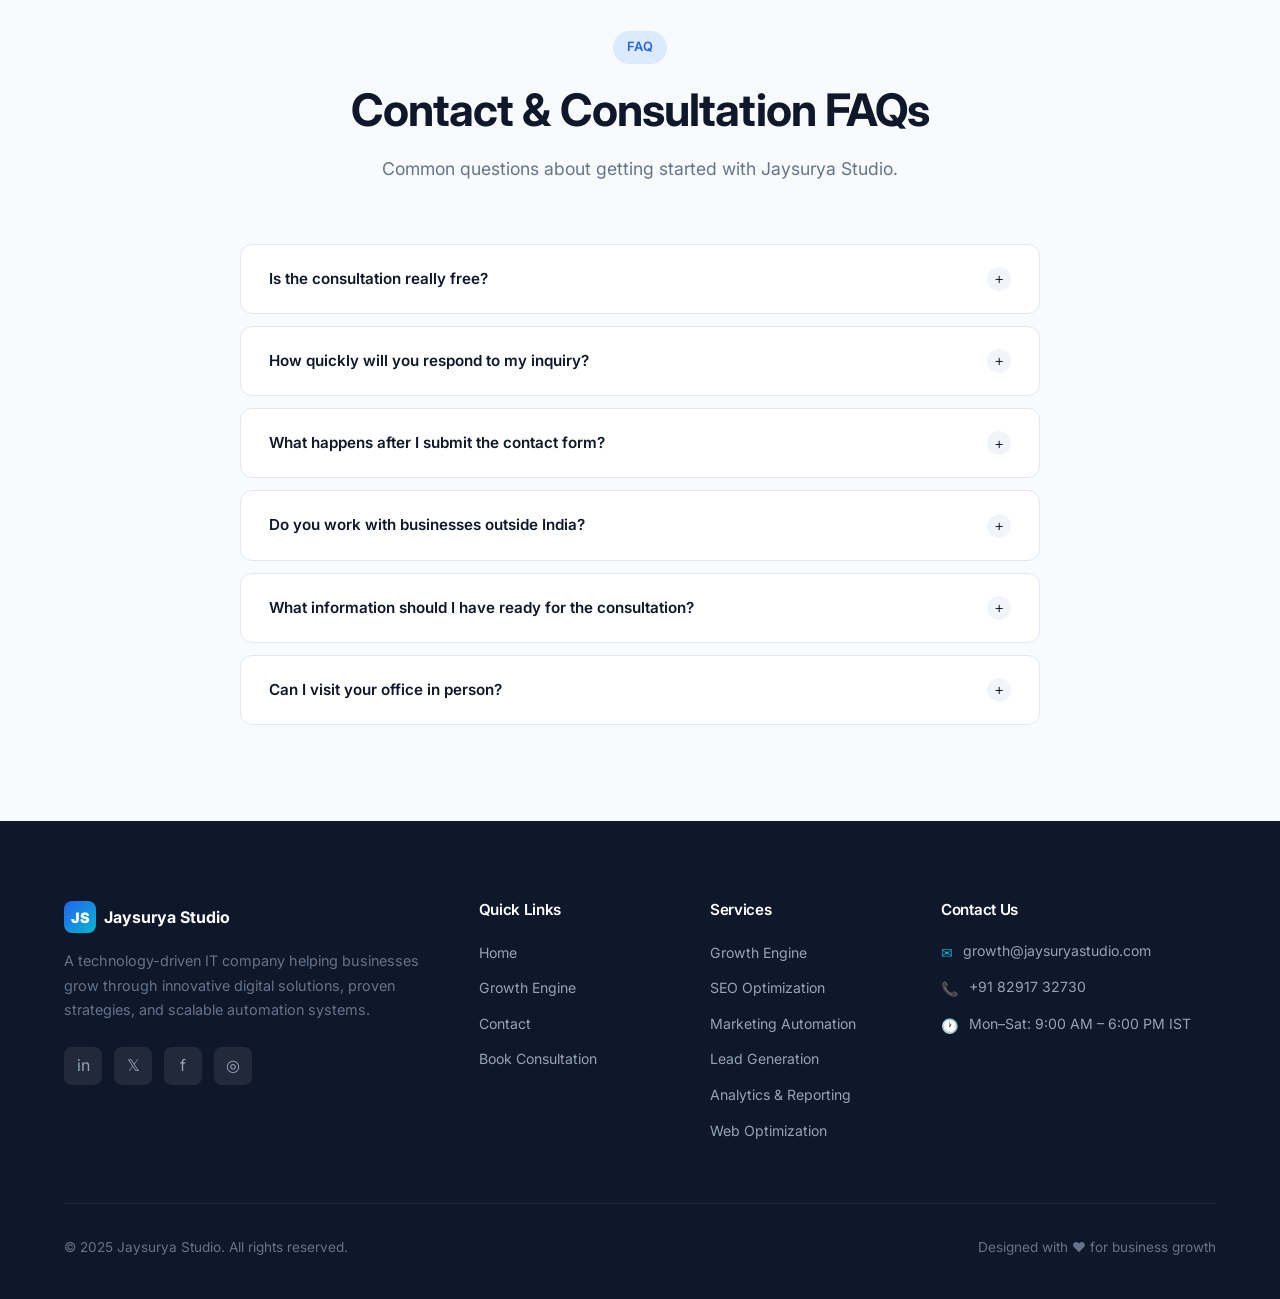
==== commit d9b705a4: "Revise contact details and update WhatsApp link Updated contact information including business hours" ====
--- a/pages/contact.html
+++ b/pages/contact.html
@@ -157,23 +157,24 @@
       <!-- Contact Info Side -->
       <div class="contact-info-side">
         <h3>Reach Us Directly</h3>
-        <p>Prefer to reach out directly? Use any of the channels below. We're available Monday through Friday.</p>
+        <p>Prefer to reach out directly? Use any of the channels below. We're available Monday through Saturday.</p>
 
         <div class="contact-info-cards">
           <div class="ci-card">
             <div class="ci-card-icon">✉️</div>
             <div class="ci-card-text">
               <strong>Email Address</strong>
-              <a href="mailto:hello@jaysuryastudio.com">hello@jaysuryastudio.com</a>
+              <a href="mailto:hello@jaysuryastudio.com">growth@jaysuryastudio.com</a>
             </div>
           </div>
           <div class="ci-card">
             <div class="ci-card-icon">📞</div>
             <div class="ci-card-text">
               <strong>Phone Number</strong>
-              <a href="tel:+919876543210">+91 98765 43210</a>
-            </div>
-          </div>
+              <a href="tel:+919876543210">+91 82917 32730</a>
+            </div>
+          </div>
+          <!---
           <div class="ci-card">
             <div class="ci-card-icon">📍</div>
             <div class="ci-card-text">
@@ -181,6 +182,7 @@
               <span>123 Business Park, Sector 5,<br>Tech City, India — 400001</span>
             </div>
           </div>
+          --->
           <div class="ci-card">
             <div class="ci-card-icon">🕐</div>
             <div class="ci-card-text">
@@ -192,7 +194,7 @@
             <div class="ci-card-icon">💬</div>
             <div class="ci-card-text">
               <strong>WhatsApp</strong>
-              <a href="https://wa.me/919876543210" target="_blank" rel="noopener">Chat on WhatsApp →</a>
+              <a href="https://api.whatsapp.com/send/?phone=918291732730&text=Hello+Team+Jaysurya+Studio%2C+connected+you+from+your+website.&type=phone_number&app_absent=0" target="_blank" rel="noopener">Chat on WhatsApp →</a>
             </div>
           </div>
         </div>
@@ -209,18 +211,23 @@
         </div>
 
         <!-- Mini Map Placeholder -->
+        <!---
         <div class="map-placeholder">
           <div class="map-icon">📍</div>
           <strong style="color:var(--secondary)">123 Business Park, Tech City</strong>
           <span>Interactive map below ↓</span>
         </div>
+        --->
       </div>
 
     </div>
   </div>
 </section>
 
+  
+
 <!-- ===== MAP SECTION ===== -->
+  <!---
 <section class="map-section section-sm">
   <div class="container">
     <div class="section-header fade-in" style="margin-bottom:40px;">
@@ -228,14 +235,6 @@
       <h2>Our Office Location</h2>
     </div>
     <div class="map-embed fade-in">
-      <!--
-        REPLACE THIS BLOCK with a real Google Maps embed:
-        1. Go to maps.google.com
-        2. Search your address
-        3. Click Share → Embed a map
-        4. Copy the <iframe> code and paste it here
-        The iframe should have width="100%" height="400" and style="border:0"
-      -->
       <div class="big-icon">🗺️</div>
       <p style="color:var(--text-muted);font-size:.95rem;text-align:center;max-width:400px;">
         <strong style="color:var(--secondary);display:block;margin-bottom:8px;">123 Business Park, Sector 5, Tech City, India 400001</strong>
@@ -245,6 +244,7 @@
     </div>
   </div>
 </section>
+  --->
 
 <!-- ===== CONTACT FAQ ===== -->
 <section class="section process-bg">
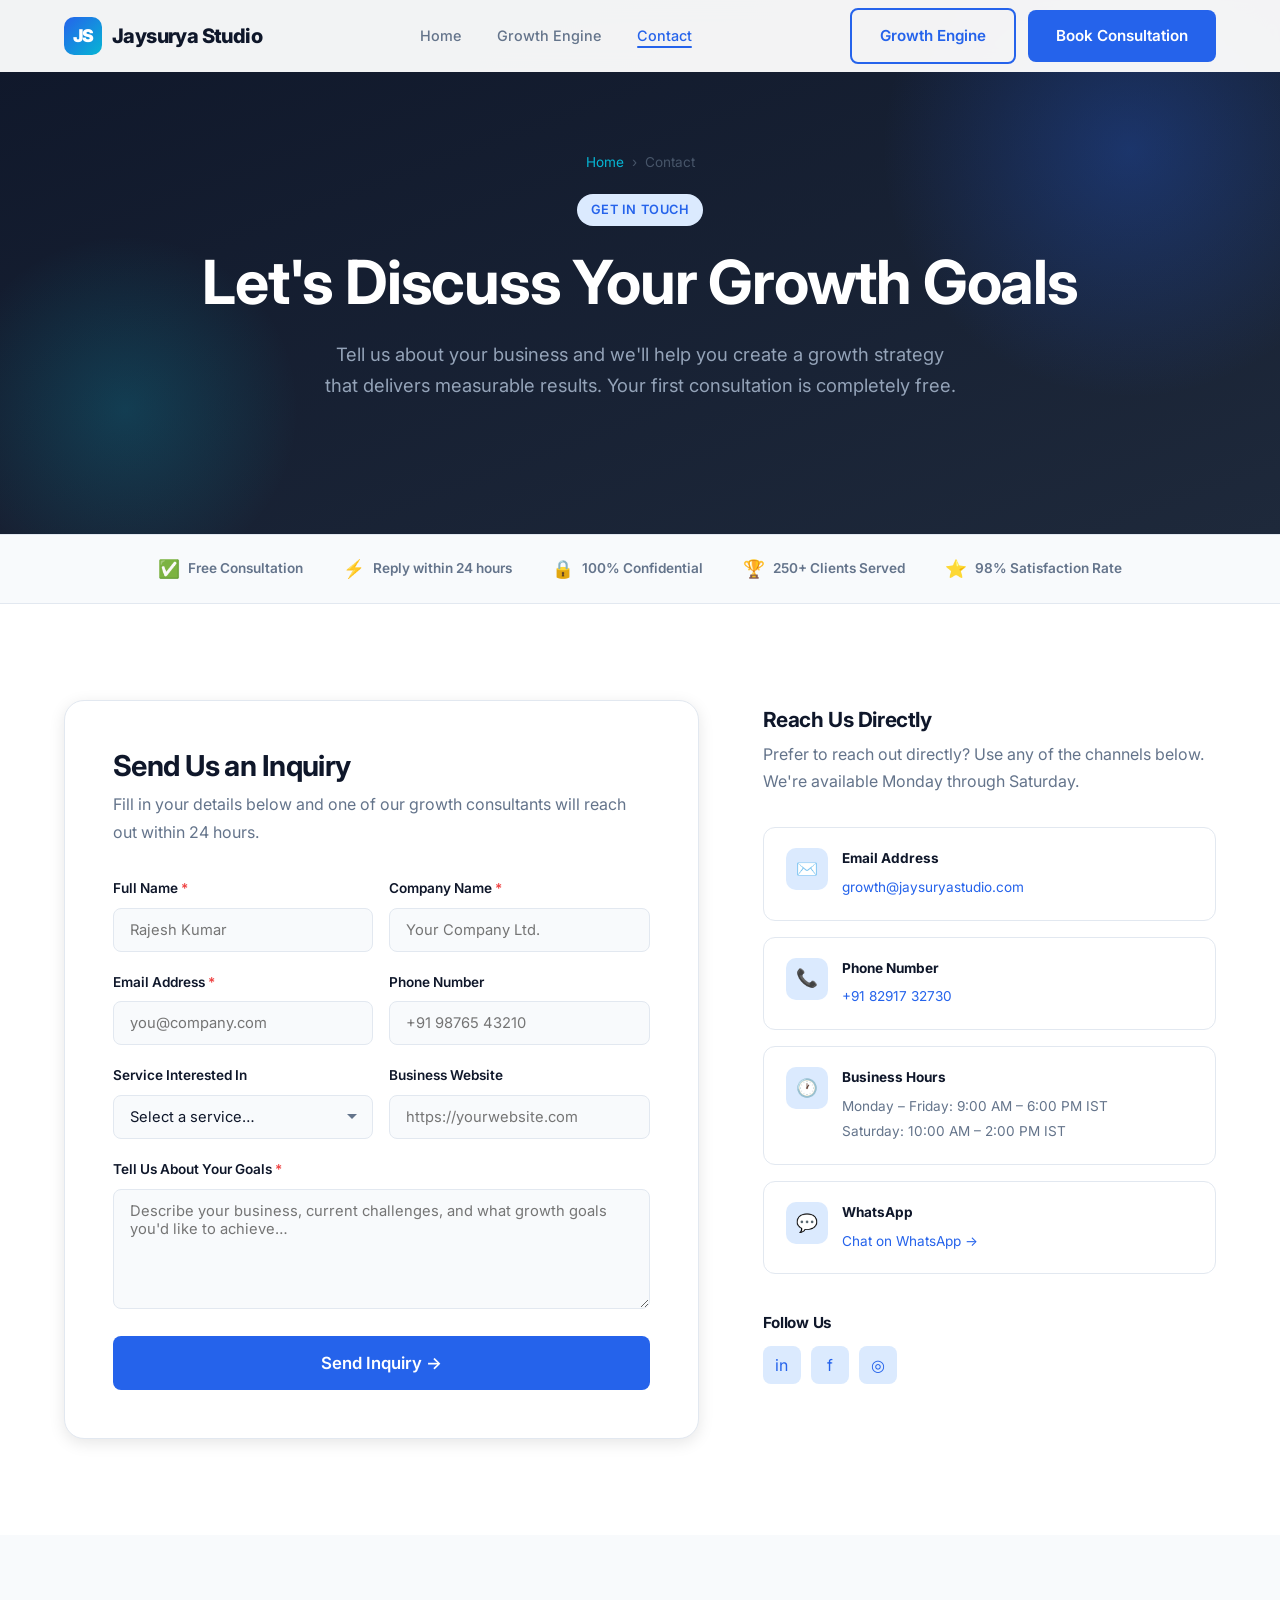
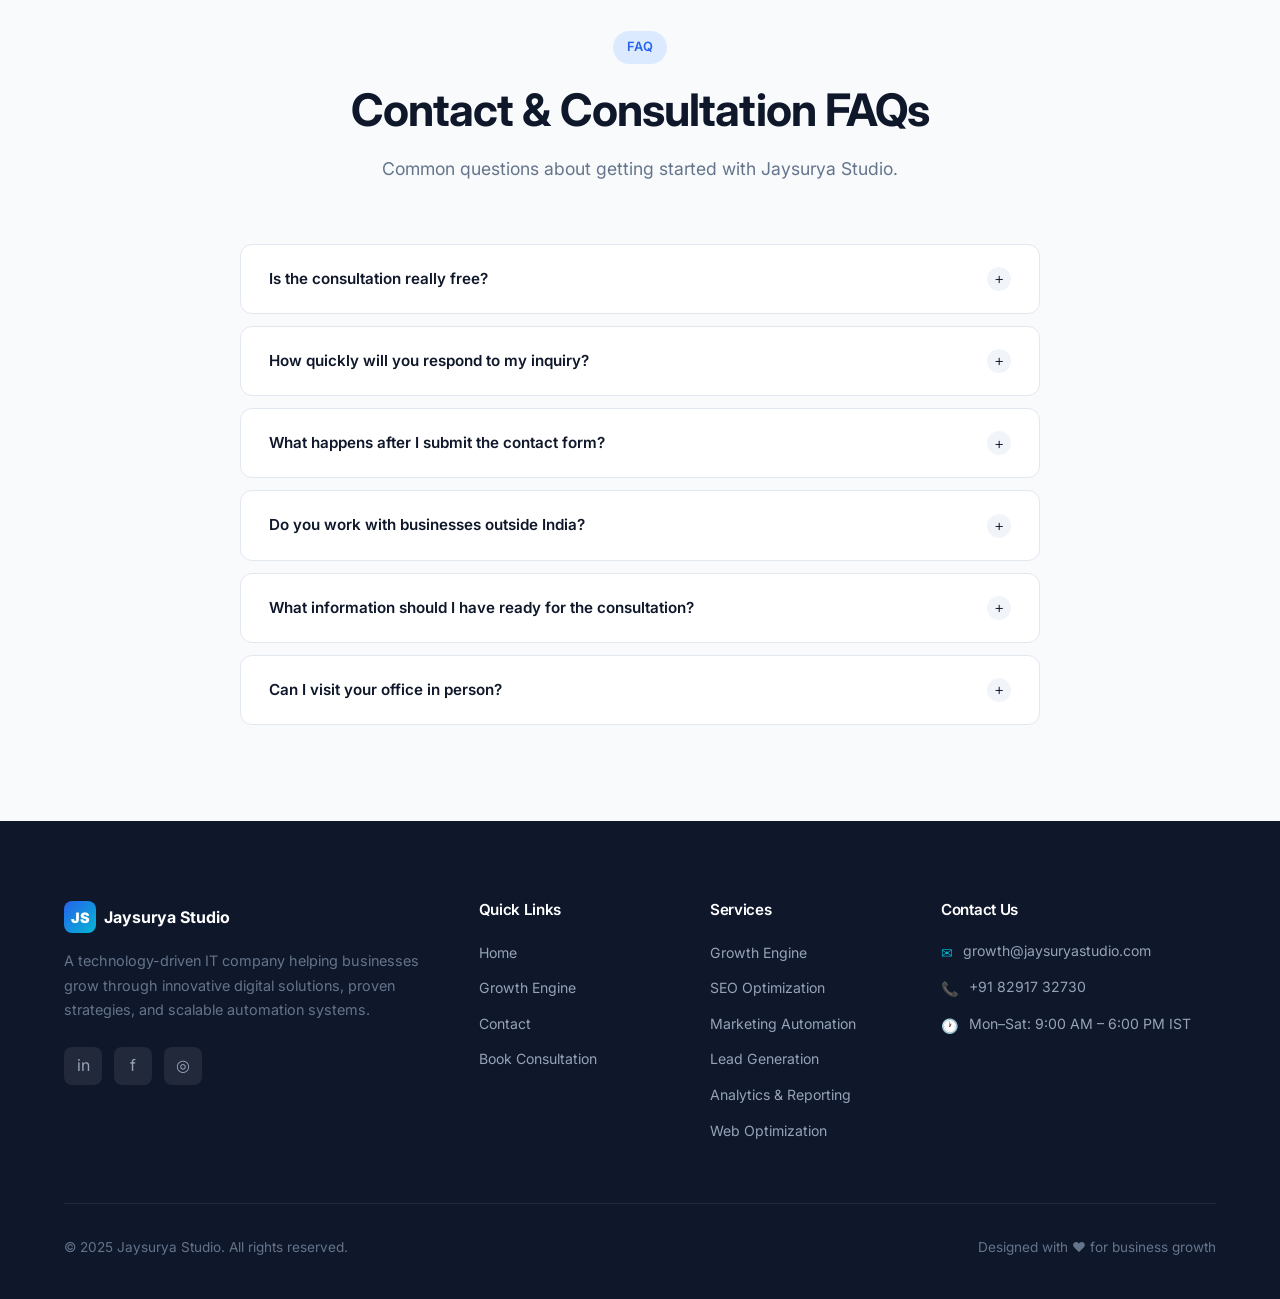
==== commit 7a2065f9: "Update social media links in contact page" ====
--- a/pages/contact.html
+++ b/pages/contact.html
@@ -203,10 +203,9 @@
         <div style="margin-bottom:32px;">
           <h4 style="color:var(--secondary);font-size:.95rem;margin-bottom:14px;">Follow Us</h4>
           <div style="display:flex;gap:10px;">
-            <a href="#" class="social-btn" aria-label="LinkedIn" style="background:var(--primary-light);color:var(--primary);">in</a>
-            <a href="#" class="social-btn" aria-label="Twitter" style="background:var(--primary-light);color:var(--primary);">𝕏</a>
-            <a href="#" class="social-btn" aria-label="Facebook" style="background:var(--primary-light);color:var(--primary);">f</a>
-            <a href="#" class="social-btn" aria-label="Instagram" style="background:var(--primary-light);color:var(--primary);">◎</a>
+            <a href="https://www.linkedin.com/in/jaysurya-studio-156a8740a?original_referer=" class="social-btn" aria-label="LinkedIn" style="background:var(--primary-light);color:var(--primary);">in</a>
+            <a href="https://www.facebook.com/profile.php?id=61582592456992&mibextid=wwXIfr&rdid=PYnpwYHHPCsHA9Mn&share_url=https%3A%2F%2Fwww.facebook.com%2Fshare%2F17vF8TrJkA%2F%3Fmibextid%3DwwXIfr#" class="social-btn" aria-label="Facebook" style="background:var(--primary-light);color:var(--primary);">f</a>
+            <a href="https://www.instagram.com/jaysuryastudio?igsh=Z3h5ejFodGNybm93&utm_source=qr" class="social-btn" aria-label="Instagram" style="background:var(--primary-light);color:var(--primary);">◎</a>
           </div>
         </div>
 
@@ -324,10 +323,9 @@
         </div>
         <p>A technology-driven IT company helping businesses grow through innovative digital solutions, proven strategies, and scalable automation systems.</p>
         <div class="footer-social">
-          <a href="#" class="social-btn" aria-label="LinkedIn">in</a>
-          <a href="#" class="social-btn" aria-label="Twitter">𝕏</a>
-          <a href="#" class="social-btn" aria-label="Facebook">f</a>
-          <a href="#" class="social-btn" aria-label="Instagram">◎</a>
+          <a href="https://www.linkedin.com/in/jaysurya-studio-156a8740a?original_referer=" class="social-btn" aria-label="LinkedIn">in</a>
+          <a href="https://www.facebook.com/profile.php?id=61582592456992&mibextid=wwXIfr&rdid=PYnpwYHHPCsHA9Mn&share_url=https%3A%2F%2Fwww.facebook.com%2Fshare%2F17vF8TrJkA%2F%3Fmibextid%3DwwXIfr#" class="social-btn" aria-label="Facebook">f</a>
+          <a href="https://www.instagram.com/jaysuryastudio?igsh=Z3h5ejFodGNybm93&utm_source=qr" class="social-btn" aria-label="Instagram">◎</a>
         </div>
       </div>
       <div class="footer-col">
@@ -378,7 +376,61 @@
     </div>
   </div>
 </footer>
-
 <script src="../js/main.js"></script>
+  <script>
+document.addEventListener("DOMContentLoaded", () => {
+    const form = document.getElementById("contactForm");
+    const submitBtn = form.querySelector('button[type="submit"]');
+    const successBox = document.getElementById("formSuccess");
+
+    form.addEventListener("submit", async (e) => {
+        e.preventDefault();
+
+        submitBtn.disabled = true;
+        submitBtn.textContent = "Submitting...";
+
+        const payload = {
+            name: document.getElementById("fullName").value.trim(),
+            company: document.getElementById("companyName").value.trim(),
+            email: document.getElementById("email").value.trim(),
+            phone: document.getElementById("phone").value.trim(),
+            service: document.getElementById("service").value,
+            website: document.getElementById("website").value.trim(),
+            additionalInfo: document.getElementById("message").value.trim()
+        };
+
+        try {
+            const response = await fetch(
+                "https://n8n-sfoc.srv1696828.hstgr.cloud/webhook/fe5d26ef-e456-4115-aac6-cecca6025246",
+                {
+                    method: "POST",
+                    headers: {
+                        "Content-Type": "application/json"
+                    },
+                    body: JSON.stringify(payload)
+                }
+            );
+
+            if (!response.ok) {
+                throw new Error("Failed to submit form");
+            }
+
+            successBox.style.display = "block";
+            form.reset();
+
+            setTimeout(() => {
+                successBox.style.display = "none";
+            }, 5000);
+
+        } catch (error) {
+            alert("Something went wrong. Please try again.");
+            console.error(error);
+        } finally {
+            submitBtn.disabled = false;
+            submitBtn.textContent = "Send Inquiry →";
+        }
+    });
+});
+</script>
 </body>
 </html>
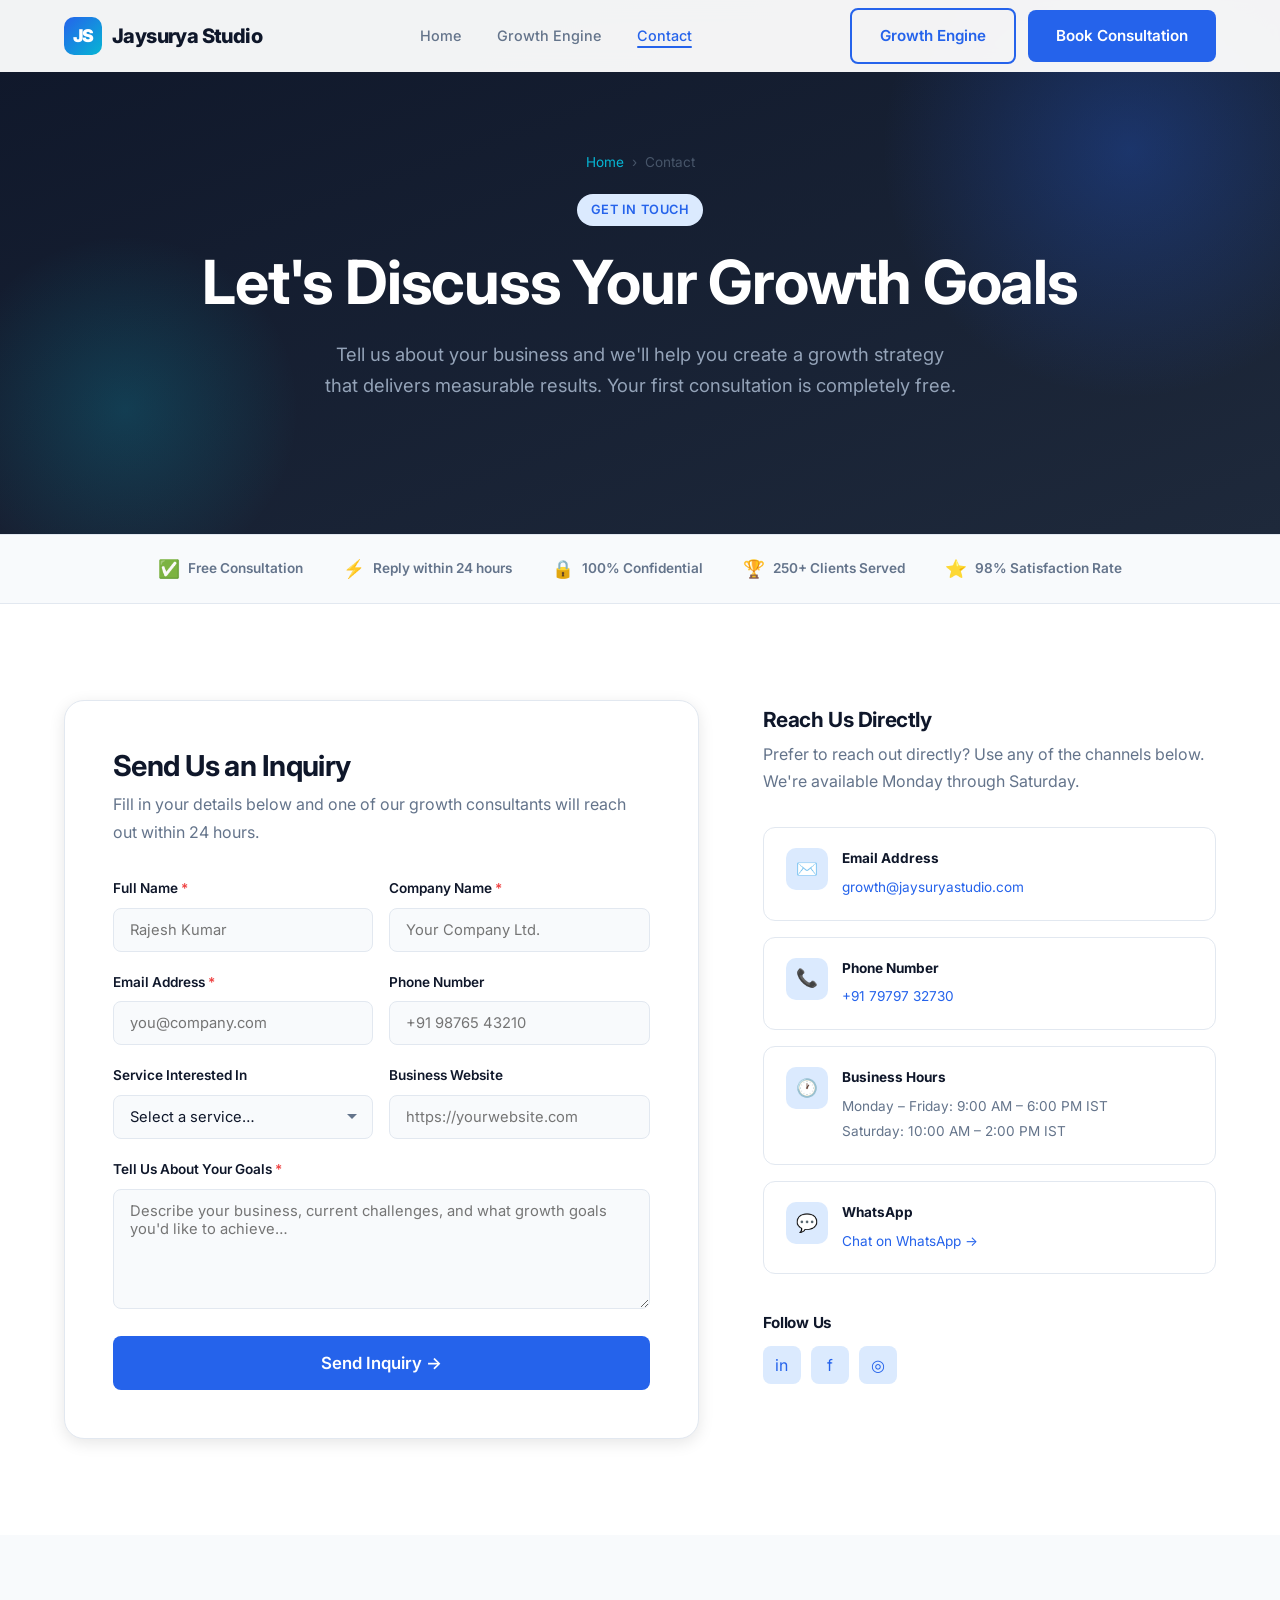
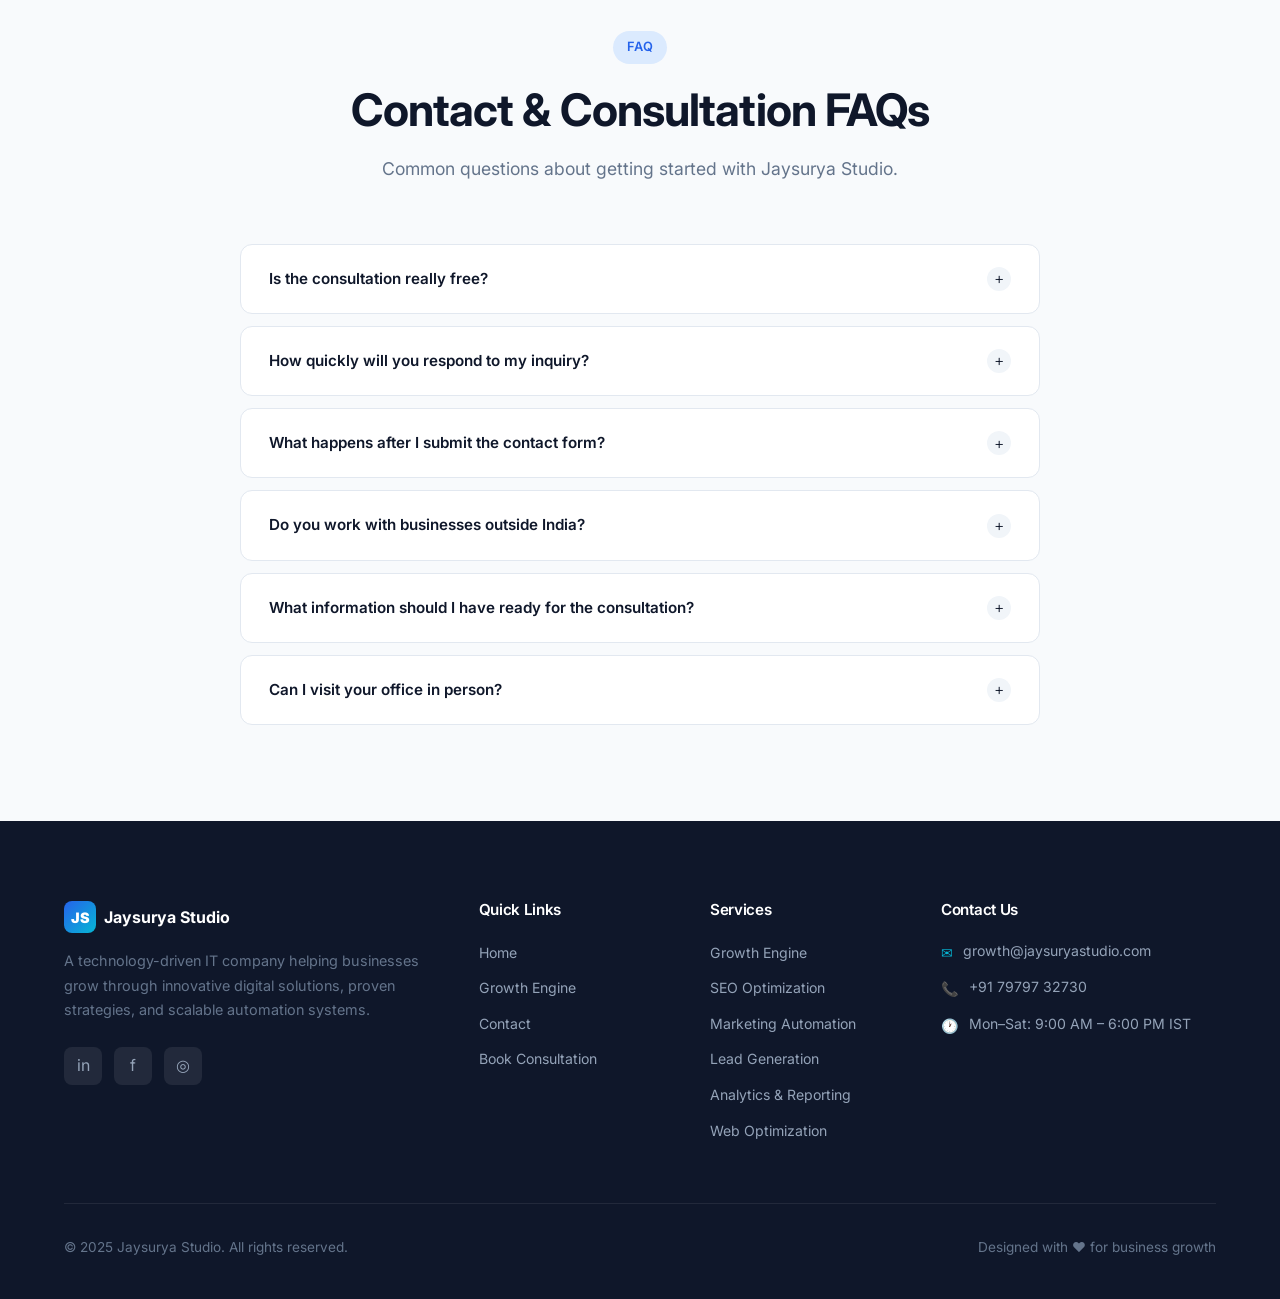
==== commit 79996722: "Update contact numbers in contact.html" ====
--- a/pages/contact.html
+++ b/pages/contact.html
@@ -12,6 +12,9 @@
   <link rel="preconnect" href="https://fonts.gstatic.com" crossorigin />
   <link href="https://fonts.googleapis.com/css2?family=Inter:wght@400;500;600;700;800;900&display=swap" rel="stylesheet" />
   <link rel="stylesheet" href="../css/style.css" />
+  <link rel="icon" type="image/png" href="assets/jsslogo.png">
+<link rel="shortcut icon" href="assets/jsslogo.png">
+<link rel="apple-touch-icon" href="assets/jsslogo.png">
   <style>
     /* Contact page extra styles */
     .contact-section { padding: 96px 0; }
@@ -171,7 +174,7 @@
             <div class="ci-card-icon">📞</div>
             <div class="ci-card-text">
               <strong>Phone Number</strong>
-              <a href="tel:+919876543210">+91 82917 32730</a>
+              <a href="tel:+917979732730">+91 79797 32730</a>
             </div>
           </div>
           <!---
@@ -194,7 +197,7 @@
             <div class="ci-card-icon">💬</div>
             <div class="ci-card-text">
               <strong>WhatsApp</strong>
-              <a href="https://api.whatsapp.com/send/?phone=918291732730&text=Hello+Team+Jaysurya+Studio%2C+connected+you+from+your+website.&type=phone_number&app_absent=0" target="_blank" rel="noopener">Chat on WhatsApp →</a>
+              <a href="https://api.whatsapp.com/send/?phone=917979732730&text=Hello+Team+Jaysurya+Studio%2C+connected+you+from+your+website.&type=phone_number&app_absent=0" target="_blank" rel="noopener">Chat on WhatsApp →</a>
             </div>
           </div>
         </div>
@@ -356,7 +359,7 @@
         </div>
         <div class="footer-contact-item">
           <span class="ci-icon">📞</span>
-          <span>+91 82917 32730</span>
+          <span>+91 79797 32730</span>
         </div>
         <!---
         <div class="footer-contact-item">
